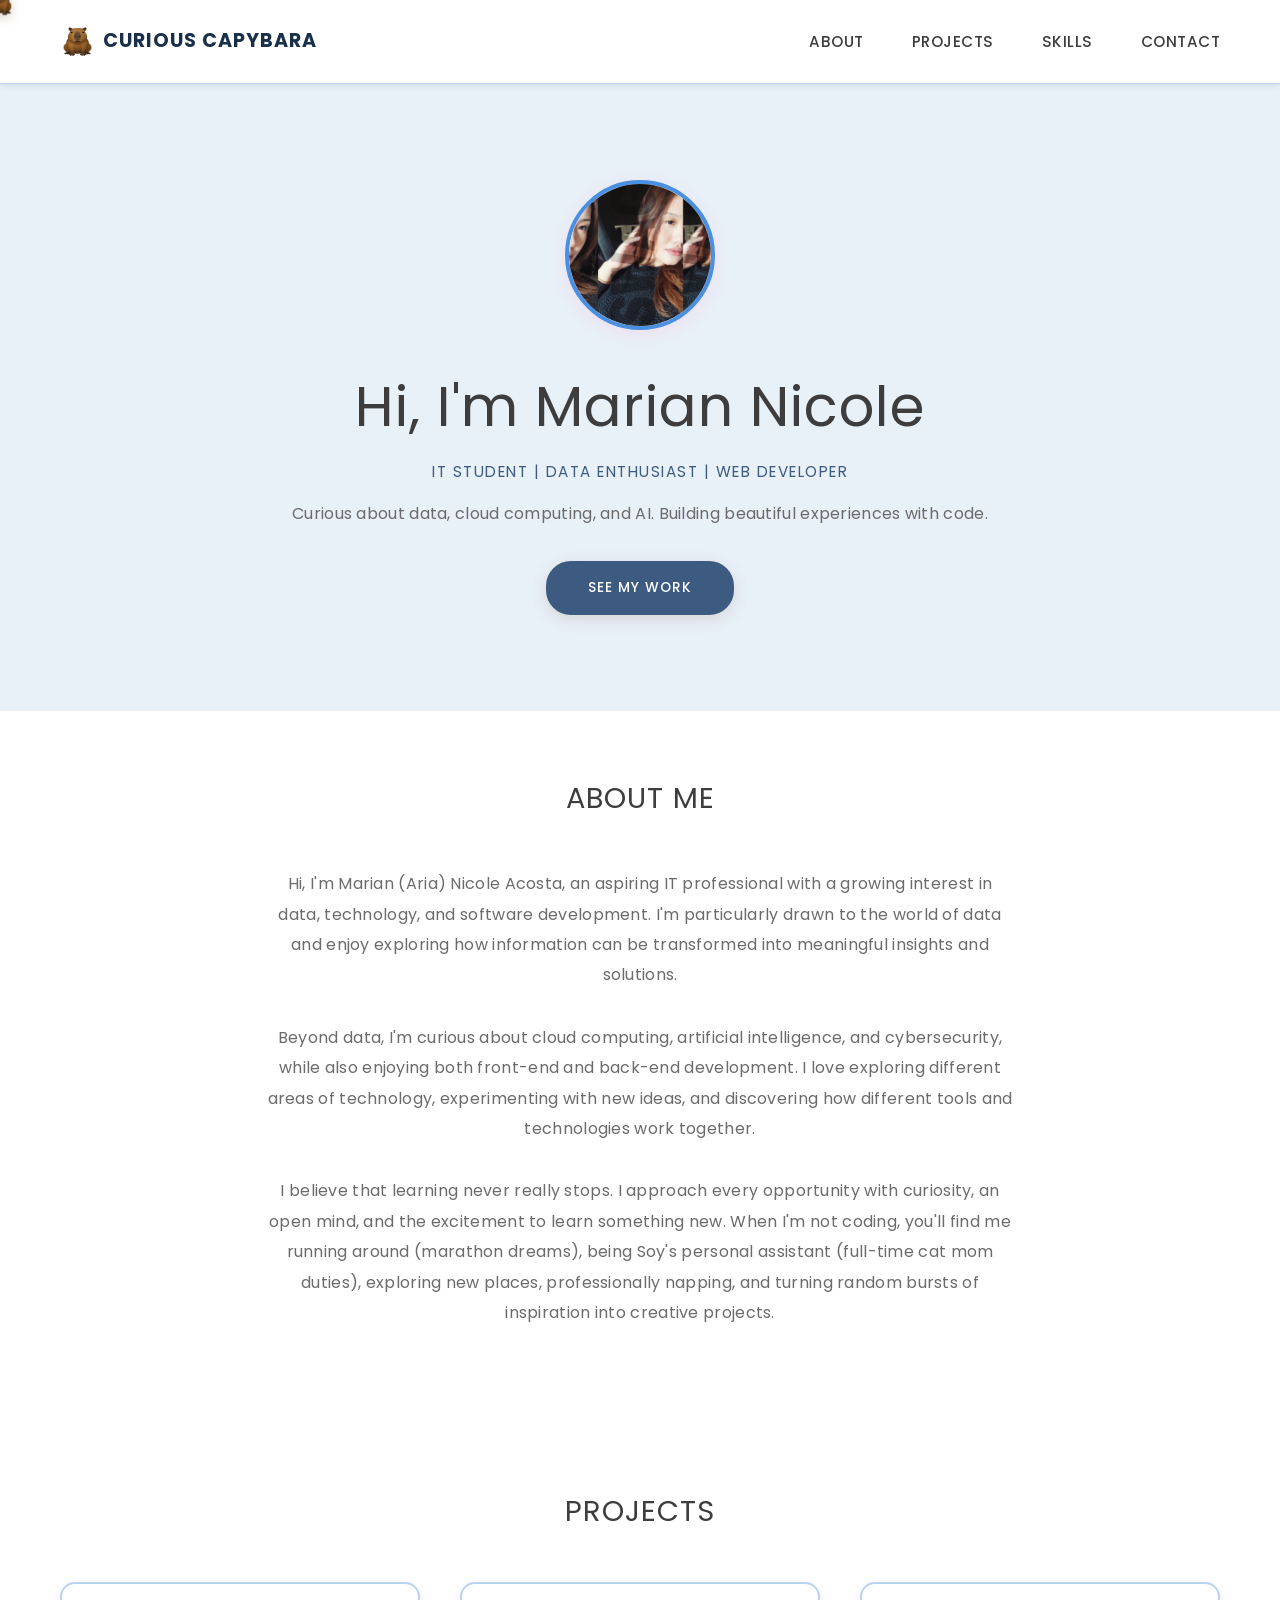
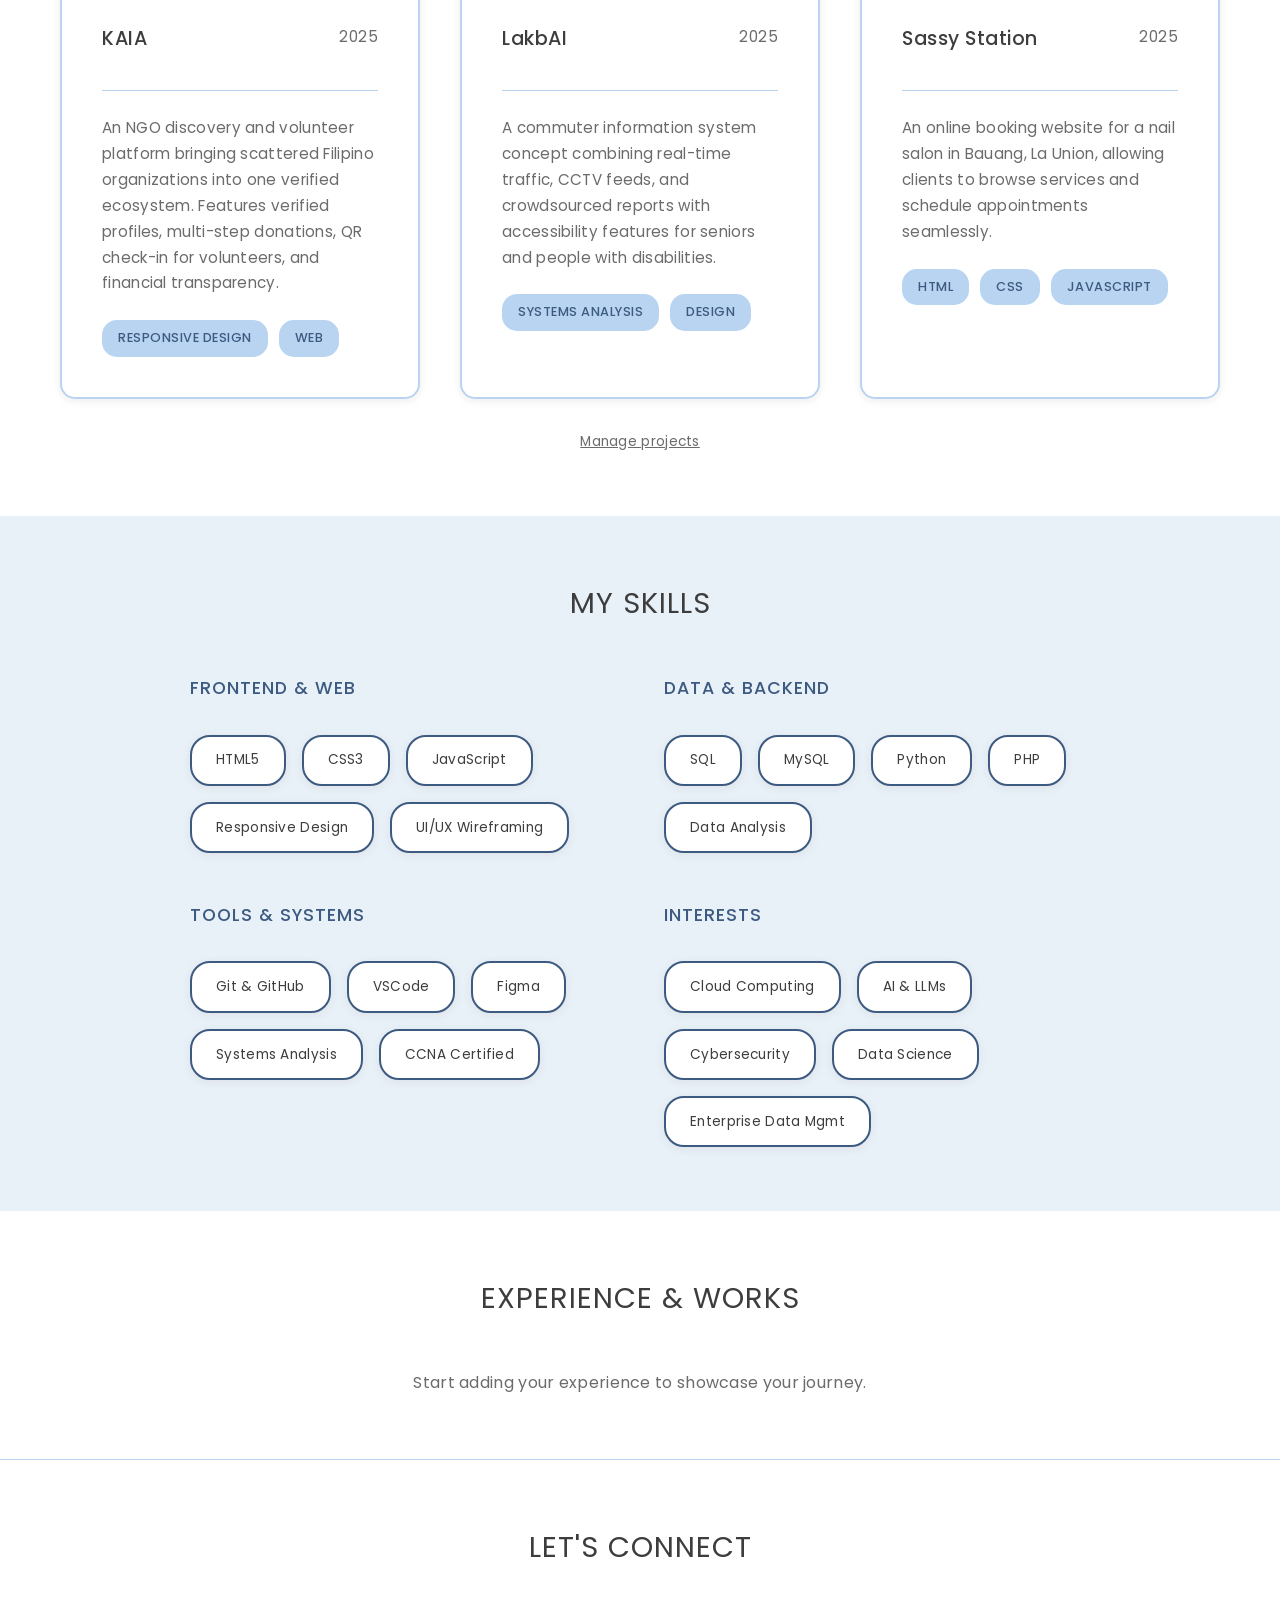
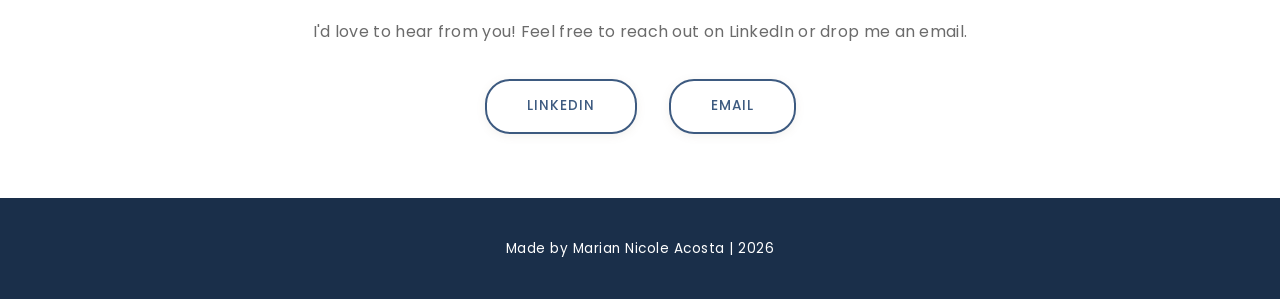
==== index.html @ a0ed95fe "Add Experience & Works section to admin dashboard and portfolio" ====
<!DOCTYPE html>
<html lang="en">
<head>
    <meta charset="UTF-8">
    <meta name="viewport" content="width=device-width, initial-scale=1.0">
    <title>Marian Nicole Acosta - Portfolio</title>
    <link rel="stylesheet" href="css/style.css">
    <link href="https://fonts.googleapis.com/css2?family=Poppins:wght@300;400;600;700&display=swap" rel="stylesheet">
</head>
<body>
    <!-- Navigation -->
    <nav class="navbar">
        <div class="container">
            <div class="logo"><img src="assets/capy1.png" alt="Capybara" class="logo-img"> Curious Capybara</div>
            <ul class="nav-links">
                <li><a href="#about">About</a></li>
                <li><a href="#projects">Projects</a></li>
                <li><a href="#skills">Skills</a></li>
                <li><a href="#contact">Contact</a></li>
            </ul>
        </div>
    </nav>

    <!-- Hero Section -->
    <section class="hero">
        <div class="container">
            <div class="hero-content">
                <div class="avatar-animation">
                    <div class="avatar-wrapper">
                        <div class="capybara-emoji">🫒</div>
                        <img src="assets/profile2.png" alt="Marian Nicole" class="profile-image">
                    </div>
                </div>
                <h1>Hi, I'm Marian Nicole</h1>
                <p class="subtitle">IT Student | Data Enthusiast | Web Developer</p>
                <p class="tagline">Curious about data, cloud computing, and AI. Building beautiful experiences with code.</p>
                <a href="#projects" class="cta-button">See My Work</a>
            </div>
        </div>
    </section>

    <!-- About Section -->
    <section id="about" class="about">
        <div class="container">
            <h2>About Me</h2>
            <div class="about-content">
                <p>Hi, I'm Marian (Aria) Nicole Acosta, an aspiring IT professional with a growing interest in data, technology, and software development. I'm particularly drawn to the world of data and enjoy exploring how information can be transformed into meaningful insights and solutions.</p>
                <p>Beyond data, I'm curious about cloud computing, artificial intelligence, and cybersecurity, while also enjoying both front-end and back-end development. I love exploring different areas of technology, experimenting with new ideas, and discovering how different tools and technologies work together.</p>
                <p>I believe that learning never really stops. I approach every opportunity with curiosity, an open mind, and the excitement to learn something new. When I'm not coding, you'll find me running around (marathon dreams), being Soy's personal assistant (full-time cat mom duties), exploring new places, professionally napping, and turning random bursts of inspiration into creative projects.</p>
            </div>
        </div>
    </section>

    <!-- Projects Section -->
    <section id="projects" class="projects">
        <div class="container">
            <h2>Projects</h2>
            <div class="projects-grid" id="projectsGrid">
                <div class="project-card">
                    <div class="project-header">
                        <h3>KAIA</h3>
                        <p class="project-date">2025</p>
                    </div>
                    <p>An NGO discovery and volunteer platform bringing scattered Filipino organizations into one verified ecosystem. Features verified profiles, multi-step donations, QR check-in for volunteers, and financial transparency.</p>
                    <div class="project-tags">
                        <span>Responsive Design</span>
                        <span>Web</span>
                    </div>
                </div>

                <div class="project-card">
                    <div class="project-header">
                        <h3>LakbAI</h3>
                        <p class="project-date">2025</p>
                    </div>
                    <p>A commuter information system concept combining real-time traffic, CCTV feeds, and crowdsourced reports with accessibility features for seniors and people with disabilities.</p>
                    <div class="project-tags">
                        <span>Systems Analysis</span>
                        <span>Design</span>
                    </div>
                </div>

                <div class="project-card">
                    <div class="project-header">
                        <h3>Sassy Station</h3>
                        <p class="project-date">2025</p>
                    </div>
                    <p>An online booking website for a nail salon in Bauang, La Union, allowing clients to browse services and schedule appointments seamlessly.</p>
                    <div class="project-tags">
                        <span>HTML</span>
                        <span>CSS</span>
                        <span>JavaScript</span>
                    </div>
                </div>
            </div>
            <p style="text-align: center; margin-top: 2rem; font-size: 0.85rem; color: var(--light-text);">
                <a href="login.html" style="color: var(--light-text); text-decoration: underline;">Manage projects</a>
            </p>
        </div>
    </section>

    <!-- Skills Section -->
    <section id="skills" class="skills">
        <div class="container">
            <h2>My Skills</h2>
            <div class="skills-container">
                <div class="skill-category">
                    <h3>Frontend & Web</h3>
                    <ul class="skills-list">
                        <li>HTML5</li>
                        <li>CSS3</li>
                        <li>JavaScript</li>
                        <li>Responsive Design</li>
                        <li>UI/UX Wireframing</li>
                    </ul>
                </div>
                <div class="skill-category">
                    <h3>Data & Backend</h3>
                    <ul class="skills-list">
                        <li>SQL</li>
                        <li>MySQL</li>
                        <li>Python</li>
                        <li>PHP</li>
                        <li>Data Analysis</li>
                    </ul>
                </div>
                <div class="skill-category">
                    <h3>Tools & Systems</h3>
                    <ul class="skills-list">
                        <li>Git & GitHub</li>
                        <li>VSCode</li>
                        <li>Figma</li>
                        <li>Systems Analysis</li>
                        <li>CCNA Certified</li>
                    </ul>
                </div>
                <div class="skill-category">
                    <h3>Interests</h3>
                    <ul class="skills-list">
                        <li>Cloud Computing</li>
                        <li>AI & LLMs</li>
                        <li>Cybersecurity</li>
                        <li>Data Science</li>
                        <li>Enterprise Data Mgmt</li>
                    </ul>
                </div>
            </div>
        </div>
    </section>

    <!-- Experience Section -->
    <section id="experience" class="experience">
        <div class="container">
            <h2>Experience & Works</h2>
            <div id="experienceContainer" style="display: none;">
                <div id="experienceList"></div>
            </div>
            <p id="noExperience" style="text-align: center; color: var(--light-text);">Start adding your experience to showcase your journey.</p>
        </div>
    </section>

    <!-- Contact Section -->
    <section id="contact" class="contact">
        <div class="container">
            <h2>Let's Connect</h2>
            <p>I'd love to hear from you! Feel free to reach out on LinkedIn or drop me an email.</p>
            <div class="contact-links">
                <a href="https://www.linkedin.com/in/acostamariannicole/" class="contact-button" target="_blank">LinkedIn</a>
                <a href="mailto:costanicoa@gmail.com" class="contact-button">Email</a>
            </div>
        </div>
    </section>

    <footer class="footer">
        <p>Made by Marian Nicole Acosta | 2026</p>
    </footer>

    <!-- Capybara Cursor -->
    <div class="floating-capybara">
        <img src="assets/capy1.png" alt="Capybara Cursor" class="capy-cursor-img">
    </div>

    <script src="js/main.js"></script>
</body>
</html>
---- css/style.css ----
/* Color Variables */
:root {
    --primary-pink: #4A90E2;
    --darker-pink: #2E5C8A;
    --accent-pink: #B8D4F1;
    --light-pink: #E8F0F8;
    --beige: #F0F5FA;
    --brown: #3D5A80;
    --dark-brown: #1A2F4A;
    --dark-text: #3D3D3D;
    --light-text: #6B6B6B;
    --white: #FFFFFF;
}

/* General Styles */
* {
    margin: 0;
    padding: 0;
    box-sizing: border-box;
}

body {
    font-family: 'Poppins', sans-serif;
    line-height: 1.6;
    color: var(--dark-text);
    background-color: var(--beige);
    letter-spacing: 0.3px;
}

.container {
    max-width: 1200px;
    margin: 0 auto;
    padding: 0 20px;
}

/* Navigation */
.navbar {
    background-color: var(--white);
    color: var(--dark-text);
    padding: 1.5rem 0;
    position: sticky;
    top: 0;
    box-shadow: 0 2px 8px rgba(0, 0, 0, 0.08);
    z-index: 100;
    border-bottom: 1px solid var(--accent-pink);
}

.navbar .container {
    display: flex;
    justify-content: space-between;
    align-items: center;
}

.logo {
    font-size: 1.2rem;
    font-weight: 700;
    letter-spacing: 1px;
    color: var(--dark-brown);
    text-transform: uppercase;
    display: flex;
    align-items: center;
    gap: 0.5rem;
}

.logo-img {
    width: 35px;
    height: 35px;
    display: inline-block;
}

.nav-links {
    display: flex;
    list-style: none;
    gap: 3rem;
}

.nav-links a {
    color: var(--dark-text);
    text-decoration: none;
    font-weight: 500;
    font-size: 0.95rem;
    transition: color 0.3s ease;
    position: relative;
    text-transform: uppercase;
    letter-spacing: 0.5px;
}

.nav-links a:hover {
    color: var(--primary-pink);
}

.nav-links a::after {
    content: '';
    position: absolute;
    width: 0;
    height: 1px;
    bottom: -8px;
    left: 0;
    background-color: var(--primary-pink);
    transition: width 0.3s ease;
}

.nav-links a:hover::after {
    width: 100%;
}

/* Hero Section */
.hero {
    background-color: var(--light-pink);
    padding: 6rem 0;
    text-align: center;
    position: relative;
    overflow: hidden;
}

.hero-content {
    position: relative;
    z-index: 1;
}

.avatar-animation {
    margin-bottom: 2rem;
}

.avatar-wrapper {
    position: relative;
    width: 150px;
    height: 150px;
    margin: 0 auto 2rem;
}

.capybara-emoji {
    position: absolute;
    top: 50%;
    left: 50%;
    transform: translate(-50%, -50%);
    font-size: 5rem;
    animation: morphToFace 3s ease-in-out forwards;
    z-index: 2;
}

.profile-image {
    position: absolute;
    top: 0;
    left: 0;
    width: 100%;
    height: 100%;
    border-radius: 50%;
    border: 4px solid var(--primary-pink);
    object-fit: cover;
    object-position: center 25%;
    opacity: 0;
    animation: revealProfile 3s ease-in-out forwards;
    animation-delay: 0.5s;
    box-shadow: 0 4px 15px rgba(255, 182, 217, 0.3);
}

@keyframes morphToFace {
    0% {
        opacity: 1;
        font-size: 5rem;
        transform: translate(-50%, -50%) scale(1);
    }
    50% {
        opacity: 1;
        font-size: 3rem;
    }
    100% {
        opacity: 0;
        font-size: 2rem;
        transform: translate(-50%, -50%) scale(0.5);
    }
}

@keyframes revealProfile {
    0% {
        opacity: 0;
        transform: scale(0.8);
    }
    100% {
        opacity: 1;
        transform: scale(1);
    }
}

.hero h1 {
    font-size: 3.5rem;
    font-weight: 400;
    margin-bottom: 0.5rem;
    color: var(--dark-text);
    animation: fadeInUp 0.8s ease;
    letter-spacing: 1px;
}

.hero .subtitle {
    font-size: 1.3rem;
    color: var(--brown);
    font-weight: 400;
    margin-bottom: 1rem;
    letter-spacing: 1.5px;
    text-transform: uppercase;
    font-size: 0.95rem;
}

.hero .tagline {
    font-size: 1rem;
    color: var(--light-text);
    margin-bottom: 2rem;
    font-weight: 400;
    line-height: 1.8;
}

.cta-button {
    display: inline-block;
    background-color: var(--brown);
    color: var(--white);
    padding: 0.9rem 2.5rem;
    border-radius: 25px;
    text-decoration: none;
    font-weight: 500;
    transition: all 0.3s ease;
    box-shadow: 0 4px 15px rgba(139, 115, 85, 0.2);
    text-transform: uppercase;
    font-size: 0.85rem;
    letter-spacing: 1px;
    border: 2px solid var(--brown);
}

.cta-button:hover {
    background-color: var(--primary-pink);
    color: var(--white);
    border-color: var(--primary-pink);
    transform: translateY(-2px);
    box-shadow: 0 6px 20px rgba(139, 115, 85, 0.3);
}

/* Sections */
section {
    padding: 4rem 0;
}

h2 {
    font-size: 2.5rem;
    font-weight: 400;
    margin-bottom: 3rem;
    color: var(--dark-text);
    text-align: center;
    letter-spacing: 1px;
    text-transform: uppercase;
    font-size: 1.8rem;
}

/* About Section */
.about {
    background-color: var(--white);
}

.about h2 {
    font-weight: 400;
    letter-spacing: 1px;
    text-transform: uppercase;
}

.about-content p {
    font-size: 1rem;
    line-height: 1.9;
    margin-bottom: 2rem;
    color: var(--light-text);
    text-align: center;
    max-width: 750px;
    margin-left: auto;
    margin-right: auto;
}

/* Projects Section */
.projects {
    background-color: var(--white);
}

.projects-grid {
    display: grid;
    grid-template-columns: repeat(auto-fit, minmax(300px, 1fr));
    gap: 2.5rem;
}

.project-card {
    background: var(--white);
    padding: 2.5rem;
    border-radius: 15px;
    box-shadow: 0 2px 8px rgba(0, 0, 0, 0.08);
    transition: all 0.3s ease;
    border: 2px solid var(--accent-pink);
}

.project-card:hover {
    transform: translateY(-8px);
    box-shadow: 0 12px 25px rgba(0, 0, 0, 0.15);
    border-color: var(--primary-pink);
}

.project-header {
    display: flex;
    justify-content: space-between;
    align-items: flex-start;
    margin-bottom: 1.5rem;
    padding-bottom: 1rem;
    border-bottom: 1px solid var(--accent-pink);
}

.project-header h3 {
    font-size: 1.2rem;
    color: var(--dark-text);
    font-weight: 500;
    letter-spacing: 0.5px;
}

.project-date {
    font-size: 0.8rem;
    color: var(--brown);
    font-weight: 400;
    text-transform: uppercase;
    letter-spacing: 0.5px;
}

.project-card p {
    color: var(--light-text);
    margin-bottom: 1.5rem;
    line-height: 1.7;
    font-size: 0.95rem;
}

.project-tags {
    display: flex;
    gap: 0.7rem;
    flex-wrap: wrap;
}

.project-tags span {
    background-color: var(--accent-pink);
    color: var(--brown);
    padding: 0.5rem 1rem;
    border-radius: 15px;
    font-size: 0.8rem;
    font-weight: 500;
    border: none;
    text-transform: uppercase;
    letter-spacing: 0.5px;
    transition: all 0.3s ease;
}

.project-tags span:hover {
    background-color: var(--primary-pink);
    transform: scale(1.05);
}

/* Skills Section */
.skills {
    background-color: var(--light-pink);
}

.skills-container {
    display: grid;
    grid-template-columns: repeat(auto-fit, minmax(300px, 1fr));
    gap: 3rem;
    max-width: 900px;
    margin: 0 auto;
}

.skill-category h3 {
    font-size: 1.1rem;
    color: var(--brown);
    font-weight: 500;
    margin-bottom: 2rem;
    text-transform: uppercase;
    letter-spacing: 1px;
}

.skills-list {
    display: flex;
    list-style: none;
    gap: 1rem;
    flex-wrap: wrap;
}

.skills-list li {
    background-color: var(--white);
    color: var(--dark-text);
    padding: 0.8rem 1.5rem;
    border-radius: 20px;
    font-weight: 400;
    transition: all 0.3s ease;
    box-shadow: 0 2px 8px rgba(139, 115, 85, 0.1);
    border: 2px solid var(--brown);
    font-size: 0.85rem;
}

.skills-list li:hover {
    background-color: var(--brown);
    color: var(--white);
    transform: translateY(-3px);
    box-shadow: 0 6px 15px rgba(139, 115, 85, 0.25);
}

/* Contact Section */
.contact {
    background-color: var(--white);
    color: var(--dark-text);
    text-align: center;
    border-top: 1px solid var(--accent-pink);
}

.contact h2 {
    color: var(--dark-text);
}

.contact > .container > p {
    color: var(--light-text);
    font-size: 1rem;
    margin-bottom: 2rem;
    line-height: 1.8;
}

.contact-links {
    display: flex;
    gap: 2rem;
    justify-content: center;
    flex-wrap: wrap;
}

.contact-button {
    background-color: transparent;
    color: var(--brown);
    padding: 0.9rem 2.5rem;
    border-radius: 25px;
    text-decoration: none;
    font-weight: 500;
    transition: all 0.3s ease;
    box-shadow: 0 2px 10px rgba(139, 115, 85, 0.1);
    border: 2px solid var(--brown);
    text-transform: uppercase;
    font-size: 0.85rem;
    letter-spacing: 1px;
}

.contact-button:hover {
    background-color: var(--brown);
    color: var(--white);
    transform: translateY(-2px);
    box-shadow: 0 6px 15px rgba(139, 115, 85, 0.25);
}

/* Footer */
.footer {
    background-color: var(--dark-brown);
    color: var(--white);
    text-align: center;
    padding: 2.5rem 0;
    font-size: 0.85rem;
    letter-spacing: 0.5px;
}

/* Animations */
@keyframes fadeInUp {
    from {
        opacity: 0;
        transform: translateY(30px);
    }
    to {
        opacity: 1;
        transform: translateY(0);
    }
}

/* Custom Cursor Capybara */
body {
    cursor: url('data:image/svg+xml;utf8,<svg xmlns="http://www.w3.org/2000/svg" viewBox="0 0 32 32"><text y="28" font-size="32">🫒</text></svg>') 10 10, auto;
}

.floating-capybara {
    position: fixed;
    width: 25px;
    height: 25px;
    pointer-events: none;
    z-index: 999;
    transition: transform 0.05s ease-out;
}

.capy-cursor-img {
    width: 100%;
    height: 100%;
    object-fit: contain;
    filter: drop-shadow(0 2px 4px rgba(139, 115, 85, 0.3));
}

/* Experience Section */
.experience {
    background-color: var(--white);
    padding: 4rem 0;
}

.experience h2 {
    margin-bottom: 3rem;
}

.experience-item {
    background: var(--light-pink);
    padding: 2rem;
    margin-bottom: 2rem;
    border-radius: 10px;
    border-left: 5px solid var(--primary-pink);
    transition: all 0.3s ease;
}

.experience-item:hover {
    box-shadow: 0 4px 12px rgba(212, 165, 165, 0.2);
    transform: translateY(-2px);
}

.experience-item h3 {
    color: var(--dark-brown);
    margin: 0 0 0.5rem 0;
    font-size: 1.3rem;
}

.experience-meta {
    display: flex;
    gap: 1rem;
    margin-bottom: 1rem;
    font-size: 0.95rem;
    color: var(--brown);
    flex-wrap: wrap;
}

.experience-meta span {
    background-color: rgba(255, 255, 255, 0.5);
    padding: 0.3rem 0.8rem;
    border-radius: 15px;
}

.experience-item p {
    color: var(--light-text);
    line-height: 1.7;
    margin: 0.5rem 0;
}

/* Responsive */
@media (max-width: 768px) {
    .hero h1 {
        font-size: 2.5rem;
    }

    .hero .subtitle {
        font-size: 1.2rem;
    }

    .nav-links {
        gap: 1.5rem;
        font-size: 0.9rem;
    }

    .projects-grid {
        grid-template-columns: 1fr;
    }

    .skills-container {
        grid-template-columns: 1fr;
    }

    h2 {
        font-size: 2rem;
    }

    .floating-capybara {
        font-size: 2.5rem;
    }
}
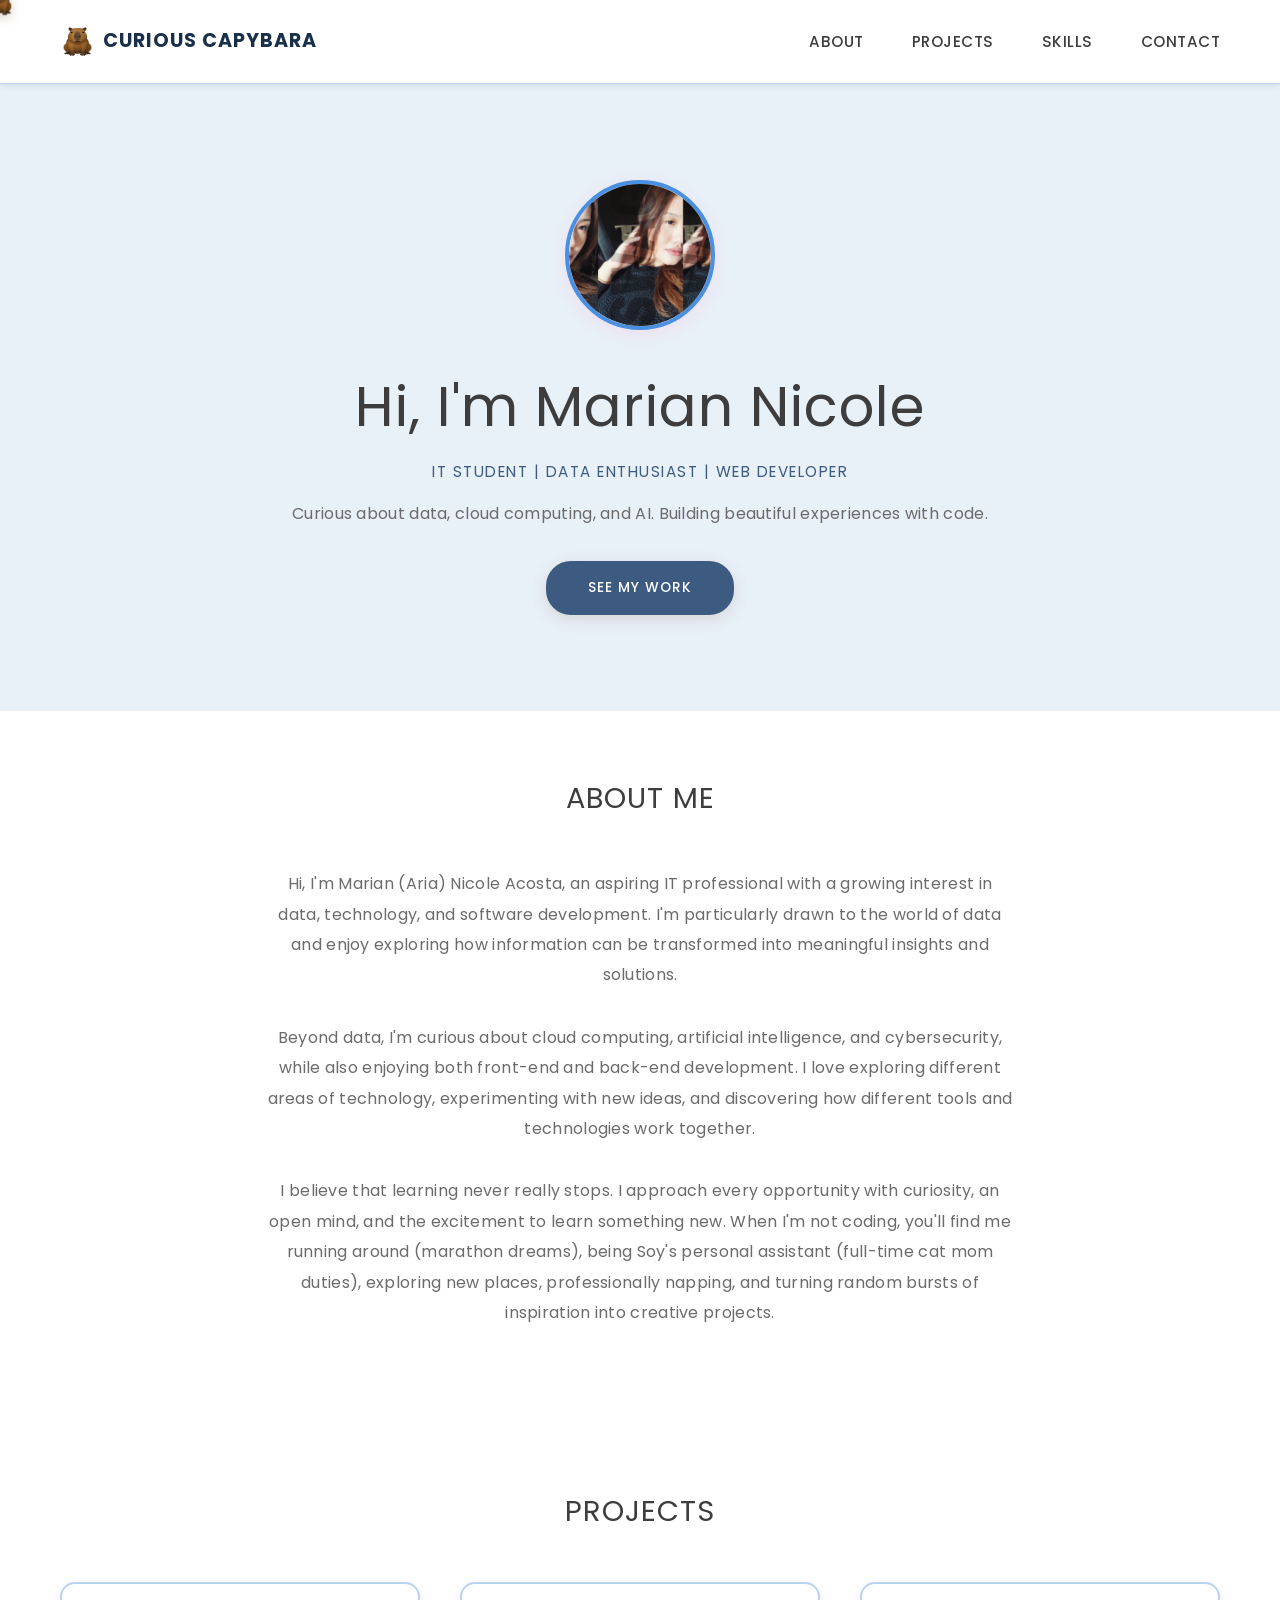
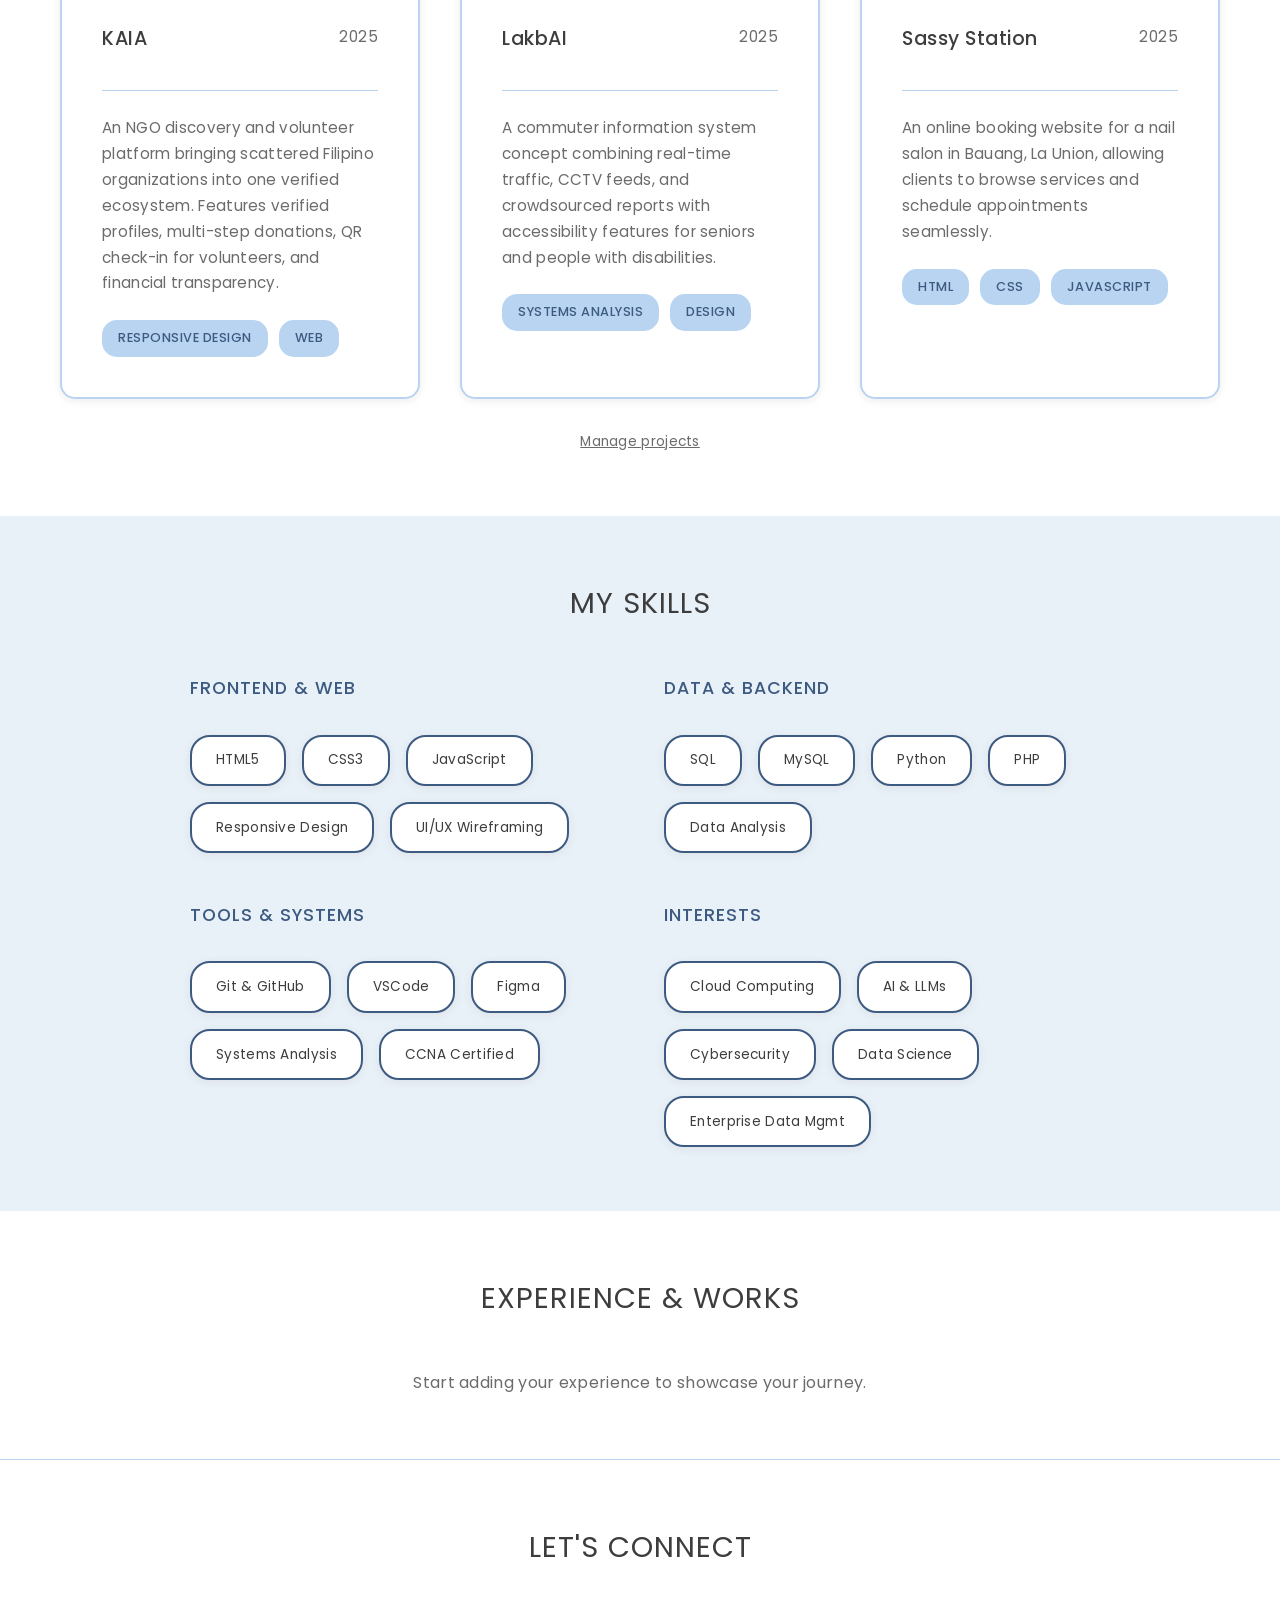
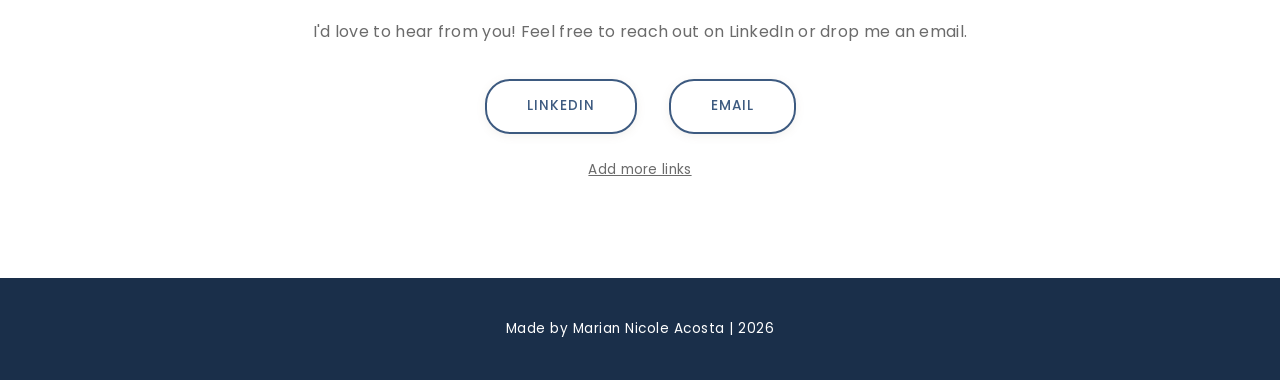
==== commit 42df59cd: "Add links management section to admin dashboard and Let's Connect" ====
--- a/index.html
+++ b/index.html
@@ -164,10 +164,13 @@
         <div class="container">
             <h2>Let's Connect</h2>
             <p>I'd love to hear from you! Feel free to reach out on LinkedIn or drop me an email.</p>
-            <div class="contact-links">
+            <div class="contact-links" id="contactLinks">
                 <a href="https://www.linkedin.com/in/acostamariannicole/" class="contact-button" target="_blank">LinkedIn</a>
                 <a href="mailto:costanicoa@gmail.com" class="contact-button">Email</a>
             </div>
+            <p style="text-align: center; margin-top: 1.5rem; font-size: 0.85rem; color: var(--light-text);">
+                <a href="login.html" style="color: var(--light-text); text-decoration: underline;">Add more links</a>
+            </p>
         </div>
     </section>
 
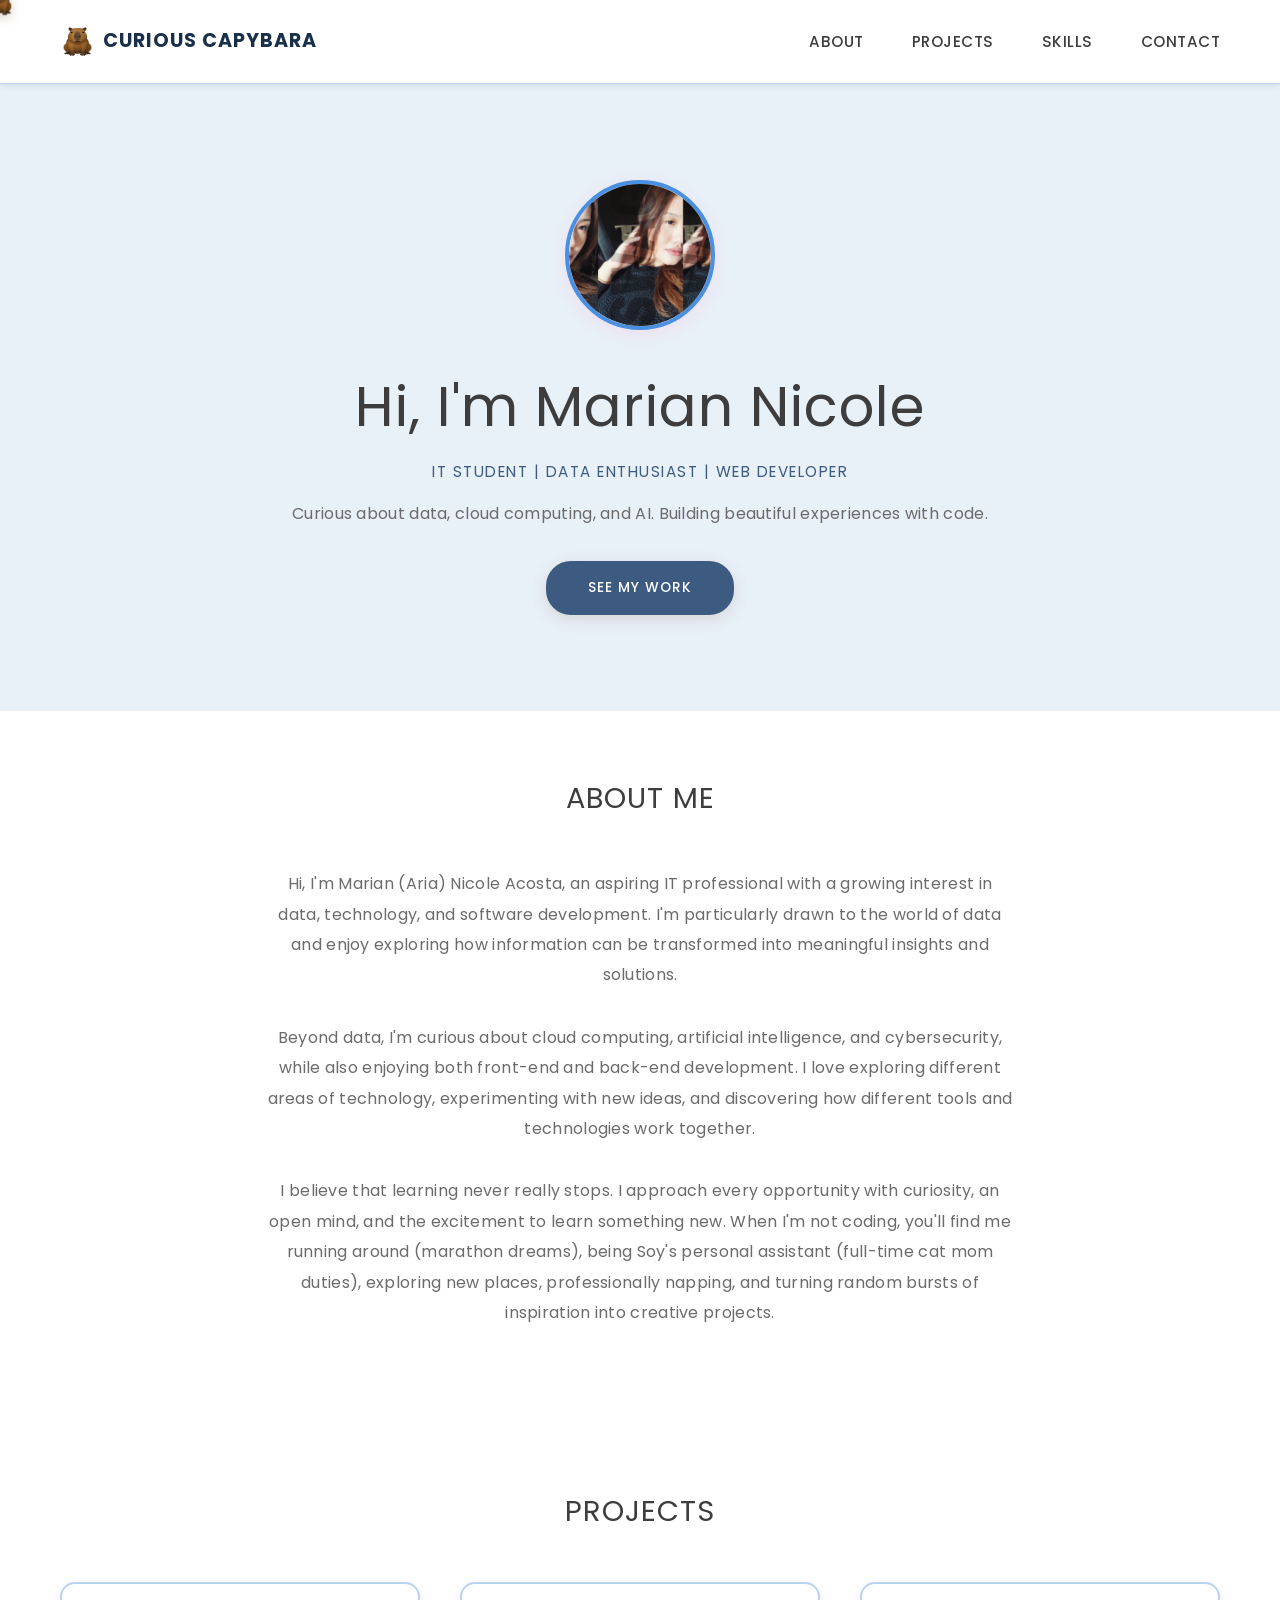
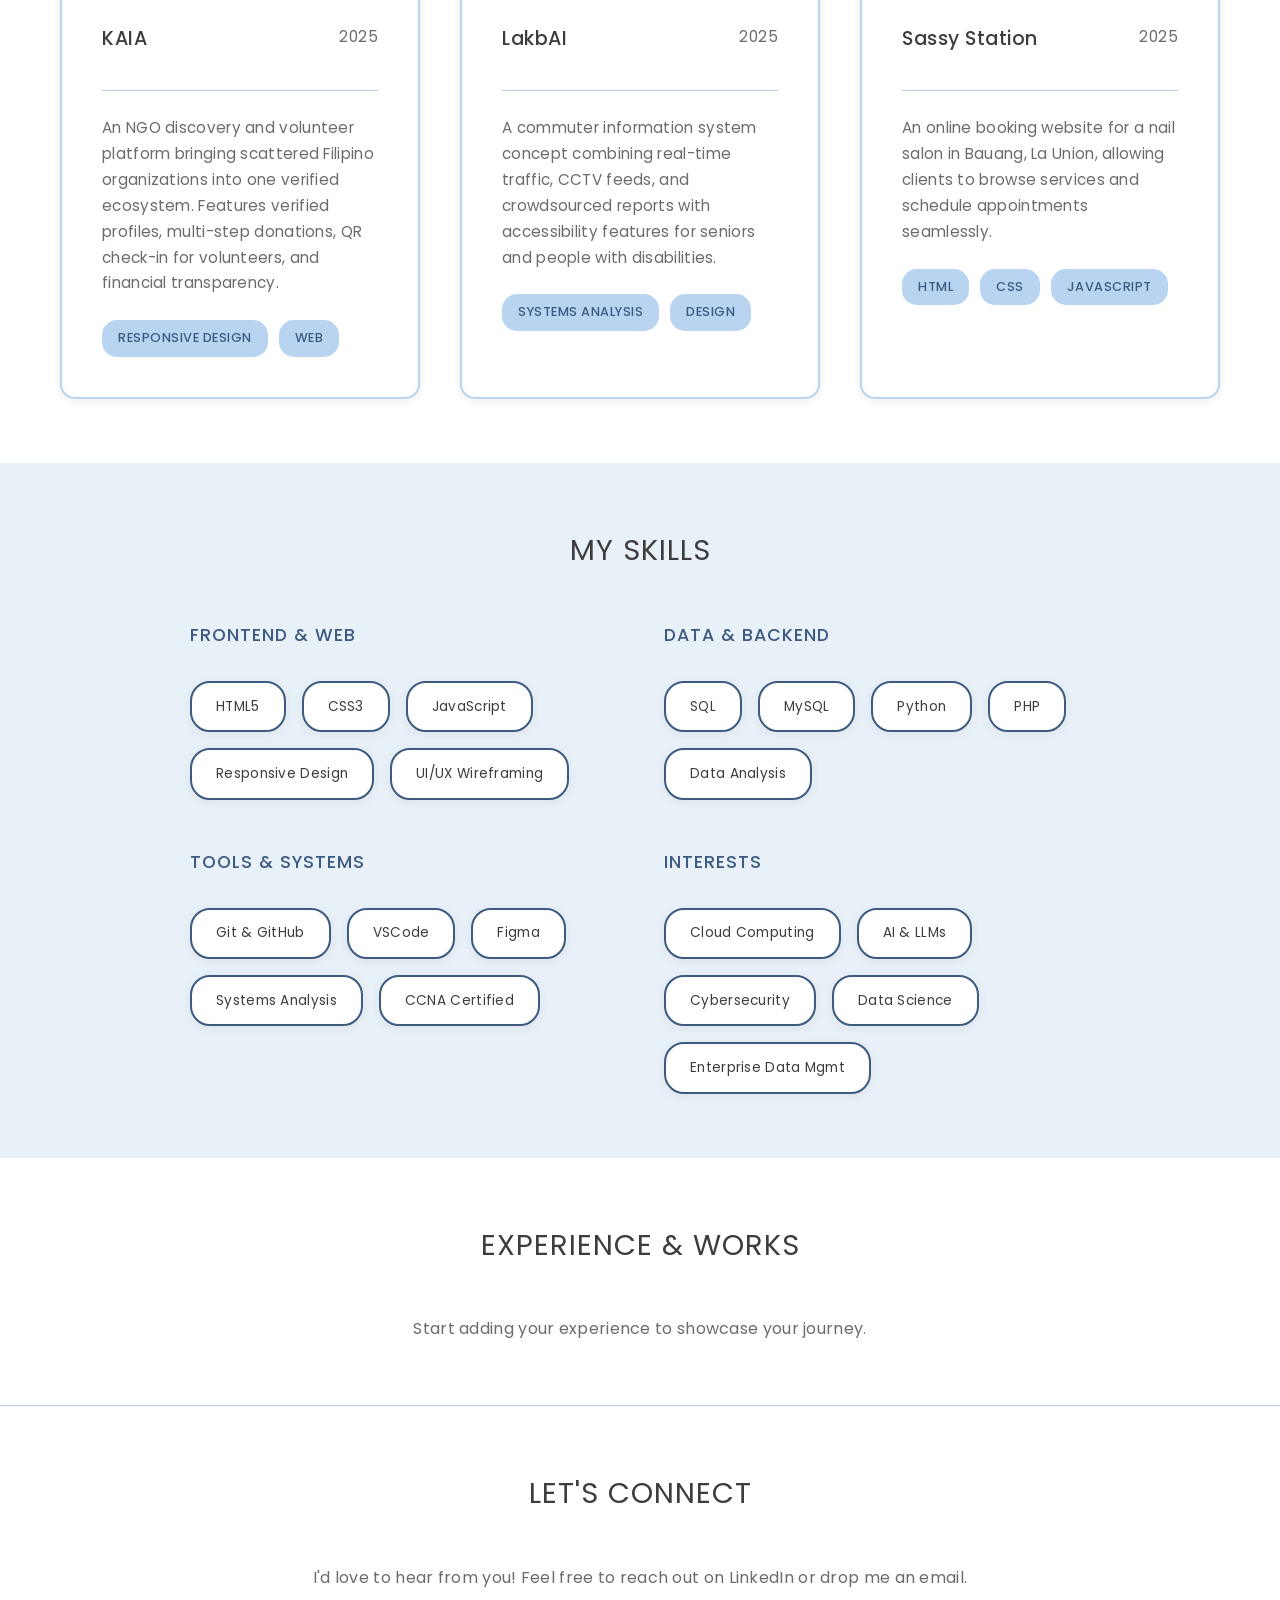
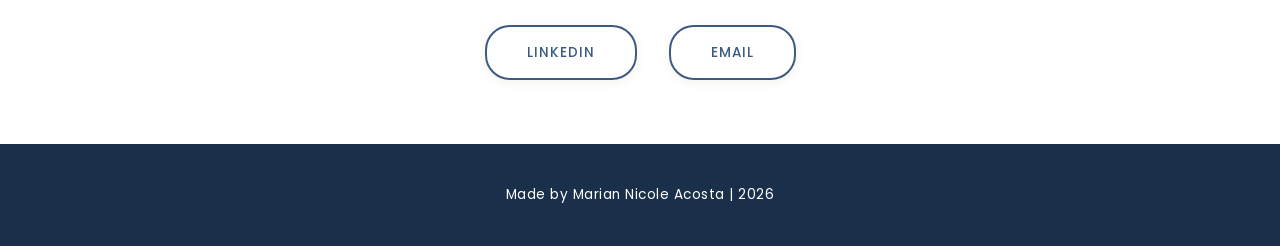
==== commit f5d9cdb1: "Remove admin login links from main portfolio page" ====
--- a/index.html
+++ b/index.html
@@ -93,9 +93,6 @@
                     </div>
                 </div>
             </div>
-            <p style="text-align: center; margin-top: 2rem; font-size: 0.85rem; color: var(--light-text);">
-                <a href="login.html" style="color: var(--light-text); text-decoration: underline;">Manage projects</a>
-            </p>
         </div>
     </section>
 
@@ -168,9 +165,6 @@
                 <a href="https://www.linkedin.com/in/acostamariannicole/" class="contact-button" target="_blank">LinkedIn</a>
                 <a href="mailto:costanicoa@gmail.com" class="contact-button">Email</a>
             </div>
-            <p style="text-align: center; margin-top: 1.5rem; font-size: 0.85rem; color: var(--light-text);">
-                <a href="login.html" style="color: var(--light-text); text-decoration: underline;">Add more links</a>
-            </p>
         </div>
     </section>
 
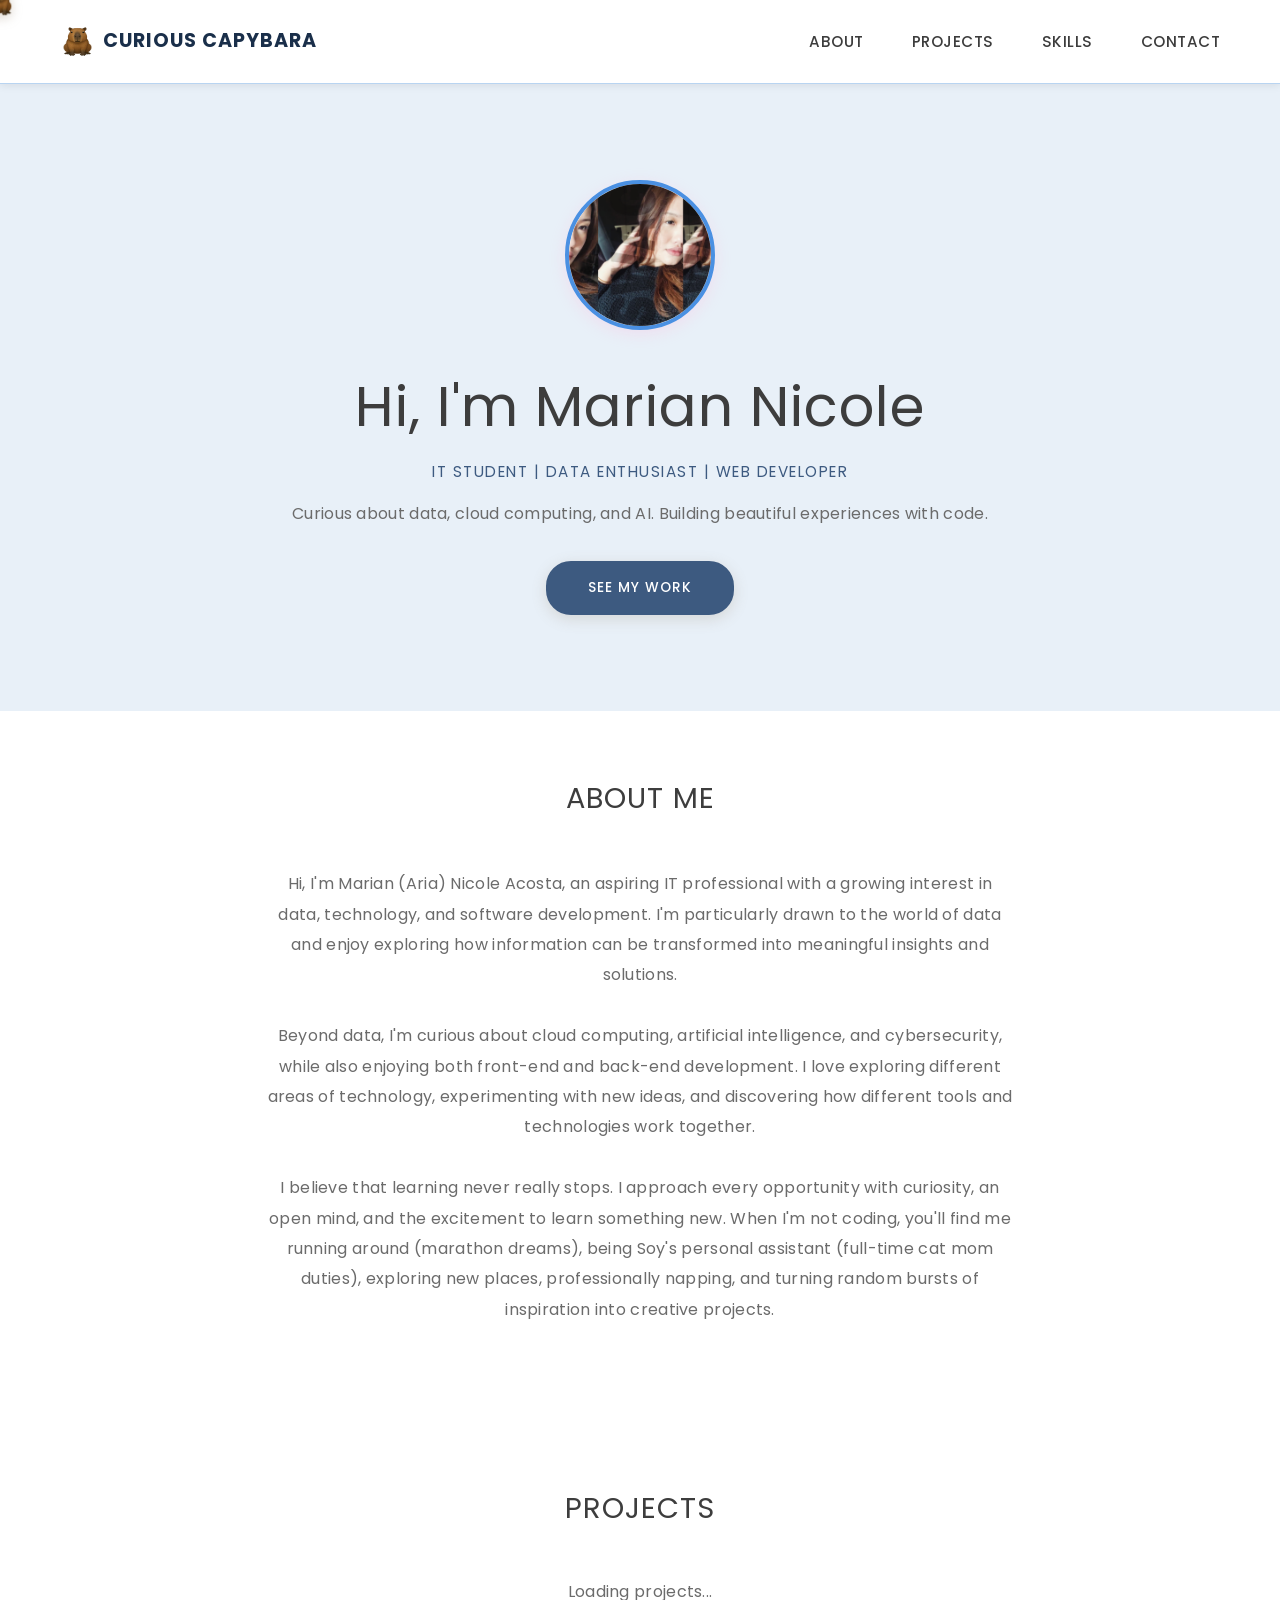
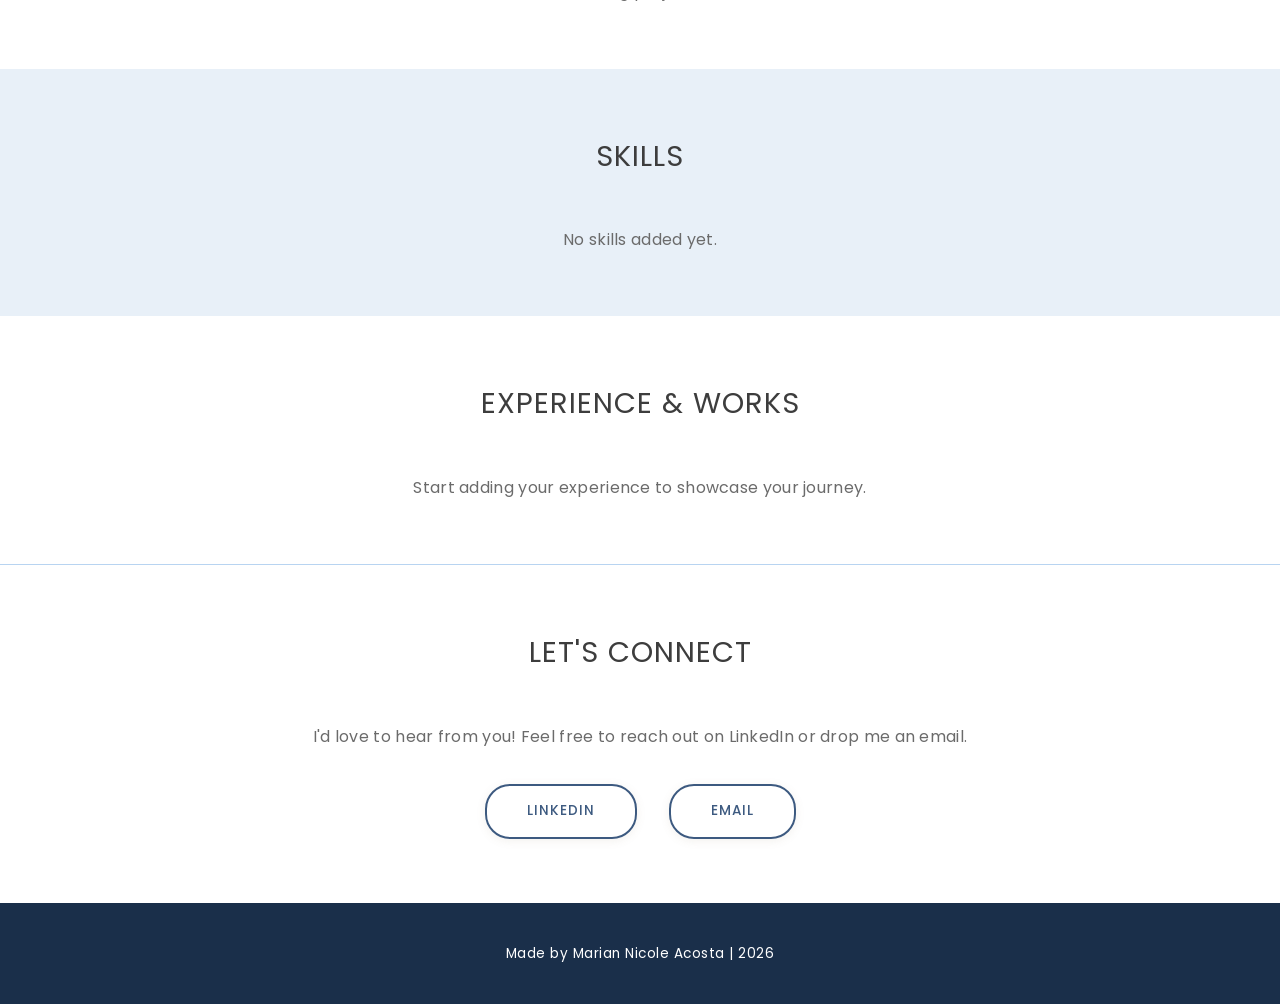
==== commit 9e9b3d1a: "Make everything editable - About Me, Skills, Projects, Experience, Links all manageable from admin" ====
--- a/index.html
+++ b/index.html
@@ -43,10 +43,8 @@
     <section id="about" class="about">
         <div class="container">
             <h2>About Me</h2>
-            <div class="about-content">
-                <p>Hi, I'm Marian (Aria) Nicole Acosta, an aspiring IT professional with a growing interest in data, technology, and software development. I'm particularly drawn to the world of data and enjoy exploring how information can be transformed into meaningful insights and solutions.</p>
-                <p>Beyond data, I'm curious about cloud computing, artificial intelligence, and cybersecurity, while also enjoying both front-end and back-end development. I love exploring different areas of technology, experimenting with new ideas, and discovering how different tools and technologies work together.</p>
-                <p>I believe that learning never really stops. I approach every opportunity with curiosity, an open mind, and the excitement to learn something new. When I'm not coding, you'll find me running around (marathon dreams), being Soy's personal assistant (full-time cat mom duties), exploring new places, professionally napping, and turning random bursts of inspiration into creative projects.</p>
+            <div class="about-content" id="aboutContent">
+                <p>Loading...</p>
             </div>
         </div>
     </section>
@@ -56,42 +54,7 @@
         <div class="container">
             <h2>Projects</h2>
             <div class="projects-grid" id="projectsGrid">
-                <div class="project-card">
-                    <div class="project-header">
-                        <h3>KAIA</h3>
-                        <p class="project-date">2025</p>
-                    </div>
-                    <p>An NGO discovery and volunteer platform bringing scattered Filipino organizations into one verified ecosystem. Features verified profiles, multi-step donations, QR check-in for volunteers, and financial transparency.</p>
-                    <div class="project-tags">
-                        <span>Responsive Design</span>
-                        <span>Web</span>
-                    </div>
-                </div>
-
-                <div class="project-card">
-                    <div class="project-header">
-                        <h3>LakbAI</h3>
-                        <p class="project-date">2025</p>
-                    </div>
-                    <p>A commuter information system concept combining real-time traffic, CCTV feeds, and crowdsourced reports with accessibility features for seniors and people with disabilities.</p>
-                    <div class="project-tags">
-                        <span>Systems Analysis</span>
-                        <span>Design</span>
-                    </div>
-                </div>
-
-                <div class="project-card">
-                    <div class="project-header">
-                        <h3>Sassy Station</h3>
-                        <p class="project-date">2025</p>
-                    </div>
-                    <p>An online booking website for a nail salon in Bauang, La Union, allowing clients to browse services and schedule appointments seamlessly.</p>
-                    <div class="project-tags">
-                        <span>HTML</span>
-                        <span>CSS</span>
-                        <span>JavaScript</span>
-                    </div>
-                </div>
+                <p style="grid-column: 1/-1; text-align: center; color: var(--light-text);">Loading projects...</p>
             </div>
         </div>
     </section>
@@ -99,48 +62,9 @@
     <!-- Skills Section -->
     <section id="skills" class="skills">
         <div class="container">
-            <h2>My Skills</h2>
-            <div class="skills-container">
-                <div class="skill-category">
-                    <h3>Frontend & Web</h3>
-                    <ul class="skills-list">
-                        <li>HTML5</li>
-                        <li>CSS3</li>
-                        <li>JavaScript</li>
-                        <li>Responsive Design</li>
-                        <li>UI/UX Wireframing</li>
-                    </ul>
-                </div>
-                <div class="skill-category">
-                    <h3>Data & Backend</h3>
-                    <ul class="skills-list">
-                        <li>SQL</li>
-                        <li>MySQL</li>
-                        <li>Python</li>
-                        <li>PHP</li>
-                        <li>Data Analysis</li>
-                    </ul>
-                </div>
-                <div class="skill-category">
-                    <h3>Tools & Systems</h3>
-                    <ul class="skills-list">
-                        <li>Git & GitHub</li>
-                        <li>VSCode</li>
-                        <li>Figma</li>
-                        <li>Systems Analysis</li>
-                        <li>CCNA Certified</li>
-                    </ul>
-                </div>
-                <div class="skill-category">
-                    <h3>Interests</h3>
-                    <ul class="skills-list">
-                        <li>Cloud Computing</li>
-                        <li>AI & LLMs</li>
-                        <li>Cybersecurity</li>
-                        <li>Data Science</li>
-                        <li>Enterprise Data Mgmt</li>
-                    </ul>
-                </div>
+            <h2>Skills</h2>
+            <div class="skills-container" id="skillsContainer">
+                <p style="text-align: center; color: var(--light-text);">Loading skills...</p>
             </div>
         </div>
     </section>
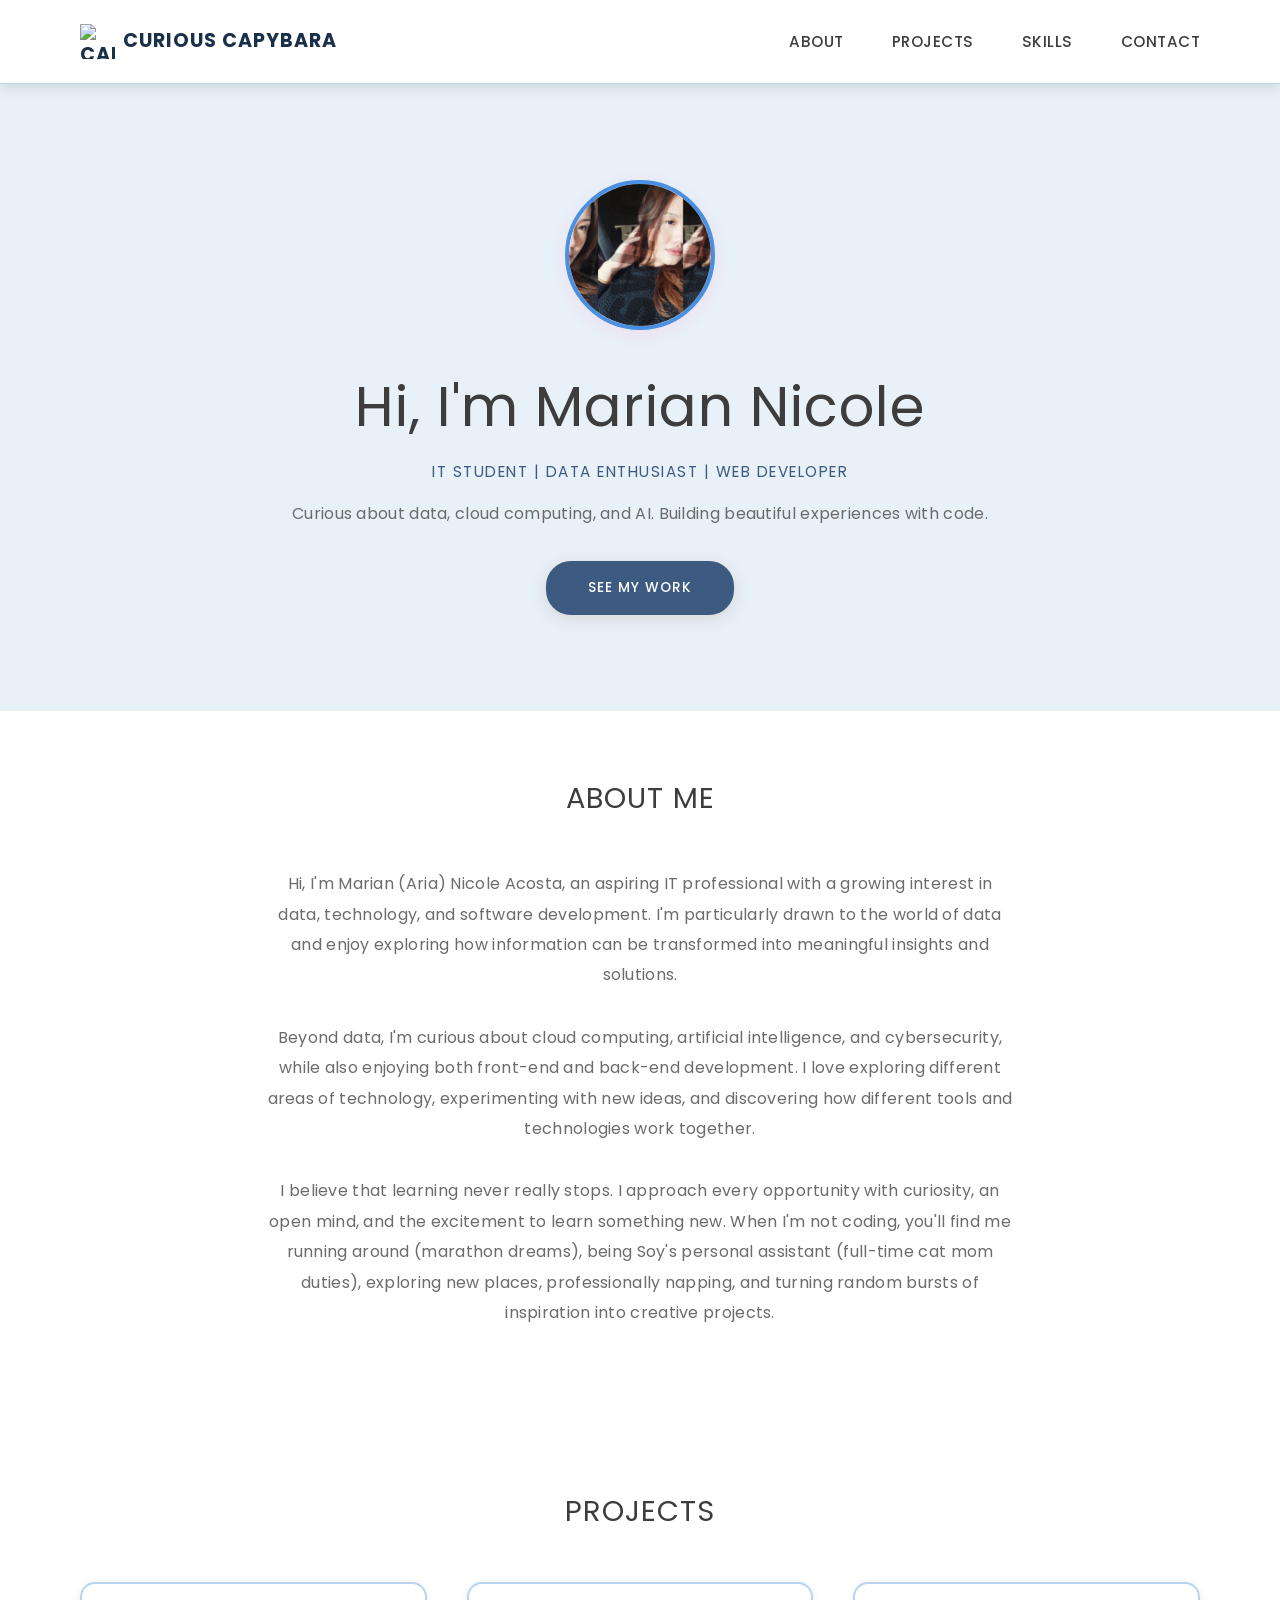
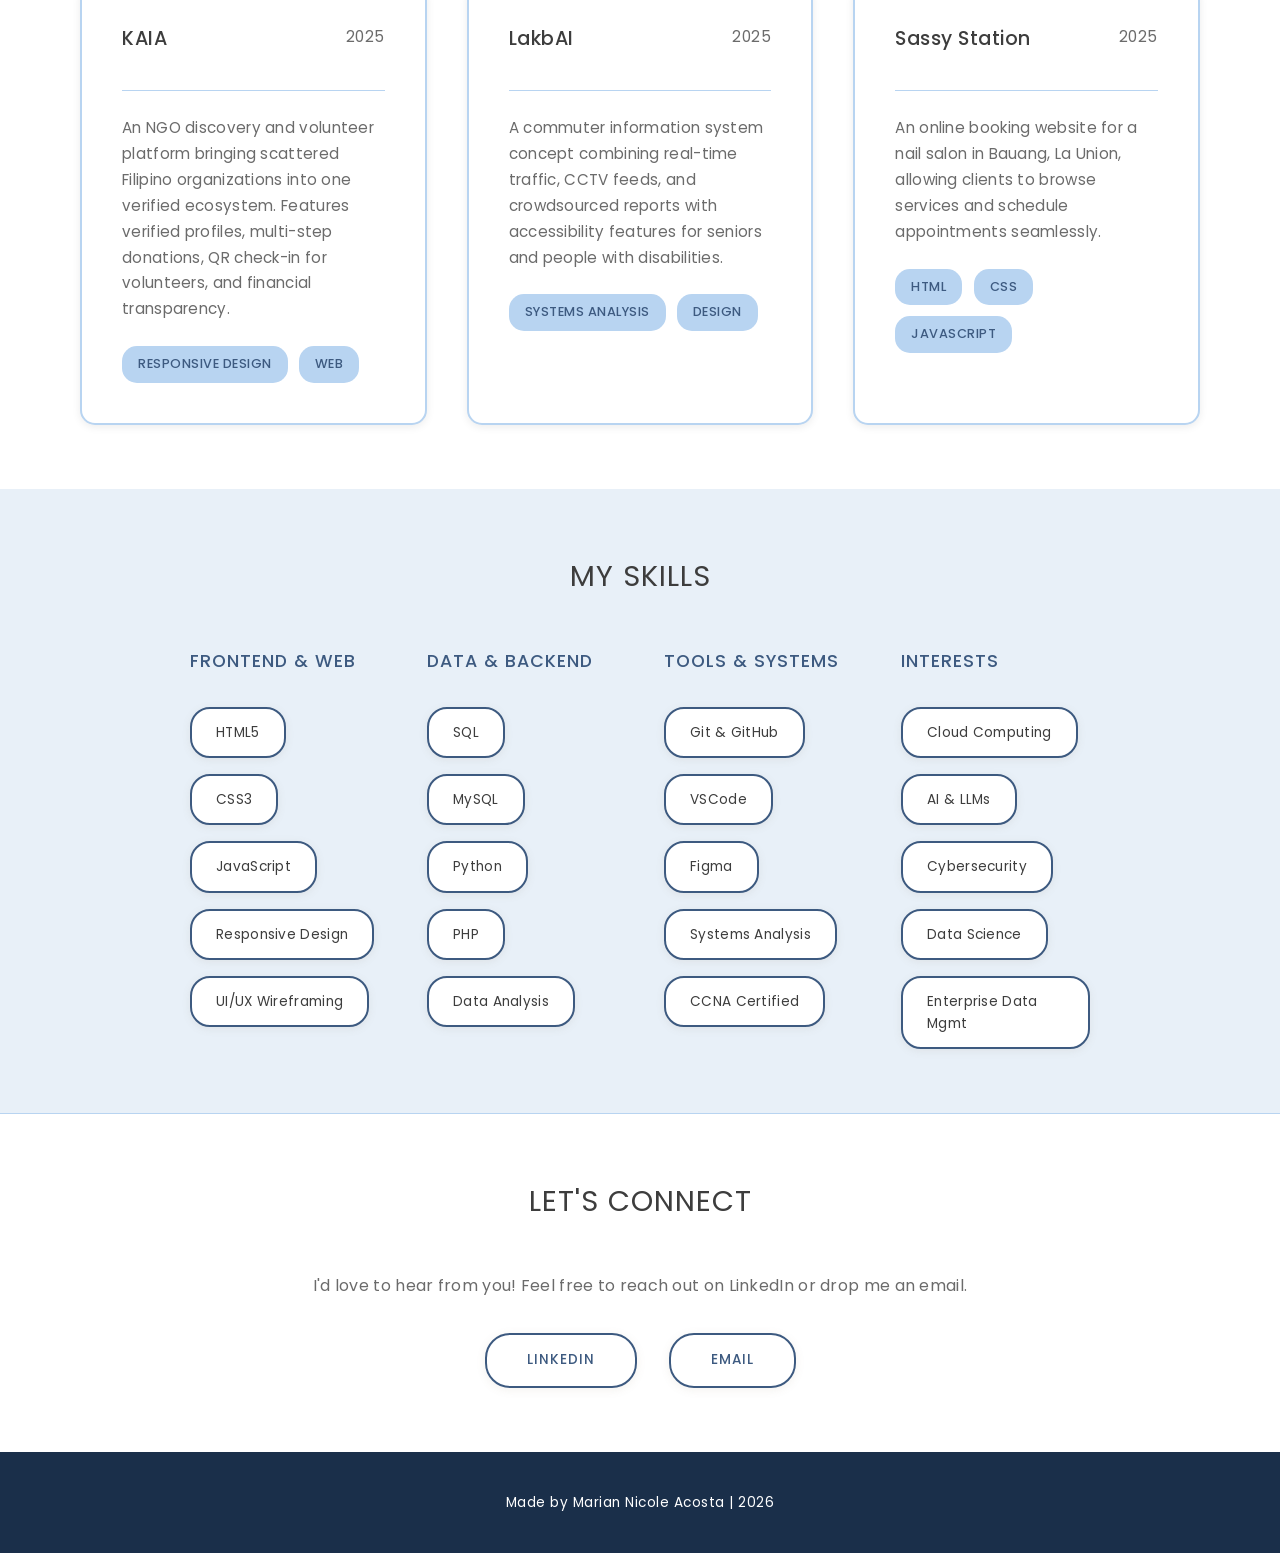
==== commit d7d4f1aa: "portfolio content Update the admin and public portfolio pages, add default project data, and remove " ====
--- a/index.html
+++ b/index.html
@@ -11,8 +11,7 @@
     <!-- Navigation -->
     <nav class="navbar">
         <div class="container">
-            <div class="logo"><img src="assets/capy1.png" alt="Capybara" class="logo-img"> Curious Capybara</div>
-            <ul class="nav-links">
+            <div class="logo"><img src="assets/capy.svg" alt="Capybara" class="logo-img"> Curious Capybara</div>        <ul class="nav-links">
                 <li><a href="#about">About</a></li>
                 <li><a href="#projects">Projects</a></li>
                 <li><a href="#skills">Skills</a></li>
@@ -43,8 +42,10 @@
     <section id="about" class="about">
         <div class="container">
             <h2>About Me</h2>
-            <div class="about-content" id="aboutContent">
-                <p>Loading...</p>
+            <div class="about-content">
+                <p>Hi, I'm Marian (Aria) Nicole Acosta, an aspiring IT professional with a growing interest in data, technology, and software development. I'm particularly drawn to the world of data and enjoy exploring how information can be transformed into meaningful insights and solutions.</p>
+                <p>Beyond data, I'm curious about cloud computing, artificial intelligence, and cybersecurity, while also enjoying both front-end and back-end development. I love exploring different areas of technology, experimenting with new ideas, and discovering how different tools and technologies work together.</p>
+                <p>I believe that learning never really stops. I approach every opportunity with curiosity, an open mind, and the excitement to learn something new. When I'm not coding, you'll find me running around (marathon dreams), being Soy's personal assistant (full-time cat mom duties), exploring new places, professionally napping, and turning random bursts of inspiration into creative projects.</p>
             </div>
         </div>
     </section>
@@ -53,8 +54,43 @@
     <section id="projects" class="projects">
         <div class="container">
             <h2>Projects</h2>
-            <div class="projects-grid" id="projectsGrid">
-                <p style="grid-column: 1/-1; text-align: center; color: var(--light-text);">Loading projects...</p>
+            <div class="projects-grid">
+                <div class="project-card">
+                    <div class="project-header">
+                        <h3>KAIA</h3>
+                        <p class="project-date">2025</p>
+                    </div>
+                    <p>An NGO discovery and volunteer platform bringing scattered Filipino organizations into one verified ecosystem. Features verified profiles, multi-step donations, QR check-in for volunteers, and financial transparency.</p>
+                    <div class="project-tags">
+                        <span>Responsive Design</span>
+                        <span>Web</span>
+                    </div>
+                </div>
+
+                <div class="project-card">
+                    <div class="project-header">
+                        <h3>LakbAI</h3>
+                        <p class="project-date">2025</p>
+                    </div>
+                    <p>A commuter information system concept combining real-time traffic, CCTV feeds, and crowdsourced reports with accessibility features for seniors and people with disabilities.</p>
+                    <div class="project-tags">
+                        <span>Systems Analysis</span>
+                        <span>Design</span>
+                    </div>
+                </div>
+
+                <div class="project-card">
+                    <div class="project-header">
+                        <h3>Sassy Station</h3>
+                        <p class="project-date">2025</p>
+                    </div>
+                    <p>An online booking website for a nail salon in Bauang, La Union, allowing clients to browse services and schedule appointments seamlessly.</p>
+                    <div class="project-tags">
+                        <span>HTML</span>
+                        <span>CSS</span>
+                        <span>JavaScript</span>
+                    </div>
+                </div>
             </div>
         </div>
     </section>
@@ -62,21 +98,49 @@
     <!-- Skills Section -->
     <section id="skills" class="skills">
         <div class="container">
-            <h2>Skills</h2>
-            <div class="skills-container" id="skillsContainer">
-                <p style="text-align: center; color: var(--light-text);">Loading skills...</p>
+            <h2>My Skills</h2>
+            <div class="skills-container">
+                <div class="skill-category">
+                    <h3>Frontend & Web</h3>
+                    <ul class="skills-list">
+                        <li>HTML5</li>
+                        <li>CSS3</li>
+                        <li>JavaScript</li>
+                        <li>Responsive Design</li>
+                        <li>UI/UX Wireframing</li>
+                    </ul>
+                </div>
+                <div class="skill-category">
+                    <h3>Data & Backend</h3>
+                    <ul class="skills-list">
+                        <li>SQL</li>
+                        <li>MySQL</li>
+                        <li>Python</li>
+                        <li>PHP</li>
+                        <li>Data Analysis</li>
+                    </ul>
+                </div>
+                <div class="skill-category">
+                    <h3>Tools & Systems</h3>
+                    <ul class="skills-list">
+                        <li>Git & GitHub</li>
+                        <li>VSCode</li>
+                        <li>Figma</li>
+                        <li>Systems Analysis</li>
+                        <li>CCNA Certified</li>
+                    </ul>
+                </div>
+                <div class="skill-category">
+                    <h3>Interests</h3>
+                    <ul class="skills-list">
+                        <li>Cloud Computing</li>
+                        <li>AI & LLMs</li>
+                        <li>Cybersecurity</li>
+                        <li>Data Science</li>
+                        <li>Enterprise Data Mgmt</li>
+                    </ul>
+                </div>
             </div>
-        </div>
-    </section>
-
-    <!-- Experience Section -->
-    <section id="experience" class="experience">
-        <div class="container">
-            <h2>Experience & Works</h2>
-            <div id="experienceContainer" style="display: none;">
-                <div id="experienceList"></div>
-            </div>
-            <p id="noExperience" style="text-align: center; color: var(--light-text);">Start adding your experience to showcase your journey.</p>
         </div>
     </section>
 
@@ -85,7 +149,7 @@
         <div class="container">
             <h2>Let's Connect</h2>
             <p>I'd love to hear from you! Feel free to reach out on LinkedIn or drop me an email.</p>
-            <div class="contact-links" id="contactLinks">
+            <div class="contact-links">
                 <a href="https://www.linkedin.com/in/acostamariannicole/" class="contact-button" target="_blank">LinkedIn</a>
                 <a href="mailto:costanicoa@gmail.com" class="contact-button">Email</a>
             </div>
@@ -96,10 +160,8 @@
         <p>Made by Marian Nicole Acosta | 2026</p>
     </footer>
 
-    <!-- Capybara Cursor -->
-    <div class="floating-capybara">
-        <img src="assets/capy1.png" alt="Capybara Cursor" class="capy-cursor-img">
-    </div>
+    <!-- Floating Capybara -->
+    <div class="floating-capybara">🫒</div>
 
     <script src="js/main.js"></script>
 </body>
--- a/css/style.css
+++ b/css/style.css
@@ -19,6 +19,11 @@
     box-sizing: border-box;
 }
 
+html {
+    scroll-behavior: smooth;
+    scroll-padding-top: 70px;
+}
+
 body {
     font-family: 'Poppins', sans-serif;
     line-height: 1.6;
@@ -40,8 +45,8 @@
     padding: 1.5rem 0;
     position: sticky;
     top: 0;
-    box-shadow: 0 2px 8px rgba(0, 0, 0, 0.08);
-    z-index: 100;
+    box-shadow: 0 4px 12px rgba(0, 0, 0, 0.1);
+    z-index: 1000;
     border-bottom: 1px solid var(--accent-pink);
 }
 
@@ -218,7 +223,7 @@
     border-radius: 25px;
     text-decoration: none;
     font-weight: 500;
-    transition: all 0.3s ease;
+    transition: all 0.4s cubic-bezier(0.4, 0, 0.2, 1);
     box-shadow: 0 4px 15px rgba(139, 115, 85, 0.2);
     text-transform: uppercase;
     font-size: 0.85rem;
@@ -237,6 +242,18 @@
 /* Sections */
 section {
     padding: 4rem 0;
+    animation: fadeInUp 0.6s ease-out;
+}
+
+@keyframes fadeInUp {
+    from {
+        opacity: 0;
+        transform: translateY(20px);
+    }
+    to {
+        opacity: 1;
+        transform: translateY(0);
+    }
 }
 
 h2 {
@@ -288,8 +305,20 @@
     padding: 2.5rem;
     border-radius: 15px;
     box-shadow: 0 2px 8px rgba(0, 0, 0, 0.08);
-    transition: all 0.3s ease;
+    transition: all 0.4s cubic-bezier(0.4, 0, 0.2, 1);
     border: 2px solid var(--accent-pink);
+    animation: slideIn 0.5s ease-out;
+}
+
+@keyframes slideIn {
+    from {
+        opacity: 0;
+        transform: translateY(15px);
+    }
+    to {
+        opacity: 1;
+        transform: translateY(0);
+    }
 }
 
 .project-card:hover {
@@ -434,7 +463,7 @@
     border-radius: 25px;
     text-decoration: none;
     font-weight: 500;
-    transition: all 0.3s ease;
+    transition: all 0.4s cubic-bezier(0.4, 0, 0.2, 1);
     box-shadow: 0 2px 10px rgba(139, 115, 85, 0.1);
     border: 2px solid var(--brown);
     text-transform: uppercase;
@@ -508,7 +537,8 @@
     margin-bottom: 2rem;
     border-radius: 10px;
     border-left: 5px solid var(--primary-pink);
-    transition: all 0.3s ease;
+    transition: all 0.4s cubic-bezier(0.4, 0, 0.2, 1);
+    animation: slideIn 0.5s ease-out;
 }
 
 .experience-item:hover {
@@ -544,33 +574,375 @@
 }
 
 /* Responsive */
+/* Tablet (768px and below) */
 @media (max-width: 768px) {
+    .container {
+        padding: 0 15px;
+    }
+
+    /* Navigation */
+    .navbar .container {
+        flex-wrap: wrap;
+    }
+
+    .logo {
+        font-size: 1.3rem;
+    }
+
+    .logo-img {
+        width: 35px;
+        height: 35px;
+    }
+
+    .nav-links {
+        gap: 1rem;
+        font-size: 0.85rem;
+    }
+
+    .nav-links a {
+        padding: 0.5rem 1rem;
+    }
+
+    /* Hero Section */
+    .hero {
+        padding: 3rem 0;
+    }
+
     .hero h1 {
-        font-size: 2.5rem;
+        font-size: 2.2rem;
     }
 
     .hero .subtitle {
-        font-size: 1.2rem;
-    }
-
-    .nav-links {
-        gap: 1.5rem;
-        font-size: 0.9rem;
-    }
-
+        font-size: 1rem;
+    }
+
+    .hero .tagline {
+        font-size: 0.95rem;
+    }
+
+    .cta-button {
+        padding: 0.8rem 1.8rem;
+        font-size: 0.95rem;
+    }
+
+    .avatar-wrapper {
+        width: 150px;
+        height: 150px;
+    }
+
+    /* About Section */
+    .about-content p {
+        font-size: 0.95rem;
+    }
+
+    /* Projects */
     .projects-grid {
         grid-template-columns: 1fr;
-    }
-
+        gap: 1.5rem;
+    }
+
+    .project-card {
+        padding: 1.5rem;
+    }
+
+    .project-header {
+        flex-direction: column;
+    }
+
+    .project-date {
+        margin-top: 0.5rem;
+    }
+
+    /* Skills */
     .skills-container {
         grid-template-columns: 1fr;
     }
 
+    .skill-category {
+        padding: 1.5rem;
+    }
+
+    .skills-list li {
+        font-size: 0.9rem;
+    }
+
+    /* General */
     h2 {
-        font-size: 2rem;
-    }
-
+        font-size: 1.8rem;
+        margin-bottom: 1.5rem;
+    }
+
+    section {
+        padding: 2.5rem 0 !important;
+    }
+
+    /* Forms */
+    input, textarea, select {
+        font-size: 16px !important;
+    }
+
+    .btn {
+        width: 100%;
+        padding: 1rem;
+        font-size: 1rem;
+    }
+
+    .cta-button {
+        width: auto;
+    }
+
+    /* Contact Links */
+    .contact-links {
+        flex-wrap: wrap;
+        gap: 1rem;
+    }
+
+    .contact-button {
+        flex: 1;
+        min-width: 120px;
+    }
+
+    /* Capybara Cursor */
     .floating-capybara {
-        font-size: 2.5rem;
-    }
-}
+        display: none;
+    }
+
+    .capy-cursor-img {
+        width: 100%;
+        height: 100%;
+    }
+}
+
+/* Mobile (480px and below) */
+@media (max-width: 480px) {
+    .container {
+        padding: 0 12px;
+    }
+
+    /* Navigation */
+    .navbar {
+        padding: 1.5rem 0;
+    }
+
+    .navbar .container {
+        flex-direction: column;
+        justify-content: center;
+        align-items: center;
+    }
+
+    .logo {
+        font-size: 1rem;
+        justify-content: center;
+        align-items: center;
+        gap: 0;
+        margin-bottom: 1rem;
+    }
+
+    .logo-img {
+        display: none;
+    }
+
+    .navbar {
+        padding: 1.5rem 0 2rem 0;
+    }
+
+    .nav-links {
+        gap: 0.8rem;
+        font-size: 0.75rem;
+        position: absolute;
+        bottom: 1rem;
+        right: 12px;
+        width: auto;
+    }
+
+    .nav-links a {
+        padding: 0.4rem 0.8rem;
+    }
+
+    /* Hide capybara cursor on mobile */
+    .floating-capybara {
+        display: none !important;
+    }
+
+    /* Hero Section */
+    .hero {
+        padding: 2rem 0;
+    }
+
+    .hero-content {
+        text-align: center;
+    }
+
+    .hero h1 {
+        font-size: 1.8rem;
+        line-height: 1.3;
+    }
+
+    .hero .subtitle {
+        font-size: 0.9rem;
+        margin: 0.8rem 0;
+    }
+
+    .hero .tagline {
+        font-size: 0.85rem;
+        margin: 1rem 0;
+    }
+
+    .avatar-wrapper {
+        width: 120px;
+        height: 120px;
+        margin: 0 auto 1.5rem;
+    }
+
+    .capybara-emoji {
+        font-size: 3rem;
+    }
+
+    /* About Section */
+    .about-content p {
+        font-size: 0.9rem;
+        margin-bottom: 1.5rem;
+    }
+
+    /* Projects */
+    .projects-grid {
+        gap: 1rem;
+    }
+
+    .project-card {
+        padding: 1.2rem;
+        border-radius: 10px;
+    }
+
+    .project-header h3 {
+        font-size: 1.1rem;
+    }
+
+    .project-date {
+        font-size: 0.75rem;
+    }
+
+    .project-card p {
+        font-size: 0.9rem;
+        margin-bottom: 1rem;
+    }
+
+    .project-tags span {
+        font-size: 0.7rem;
+        padding: 0.4rem 0.8rem;
+    }
+
+    /* Skills */
+    .skill-category h3 {
+        font-size: 1.1rem;
+    }
+
+    .skills-list li {
+        font-size: 0.85rem;
+        padding: 0.5rem 1rem;
+    }
+
+    /* Experience */
+    .experience-item {
+        padding: 1.2rem;
+    }
+
+    .experience-item h3 {
+        font-size: 1rem;
+    }
+
+    .experience-meta {
+        gap: 0.5rem;
+        font-size: 0.85rem;
+    }
+
+    .experience-meta span {
+        padding: 0.2rem 0.6rem;
+    }
+
+    /* Contact */
+    h2 {
+        font-size: 1.5rem;
+        margin-bottom: 1rem;
+    }
+
+    .contact-links {
+        flex-direction: column;
+        gap: 0.8rem;
+    }
+
+    .contact-button {
+        width: 100%;
+        padding: 1rem;
+        font-size: 0.95rem;
+    }
+
+    /* Footer */
+    .footer p {
+        font-size: 0.85rem;
+    }
+
+    /* General */
+    section {
+        padding: 2rem 0 !important;
+    }
+
+    .cta-button {
+        padding: 0.7rem 1.5rem;
+        font-size: 0.9rem;
+    }
+
+    /* Forms */
+    input, textarea, select {
+        font-size: 16px !important;
+        padding: 0.7rem !important;
+    }
+
+    label {
+        font-size: 0.9rem;
+    }
+
+    .btn {
+        width: 100%;
+        padding: 0.9rem;
+        font-size: 0.95rem;
+        border-radius: 20px;
+    }
+
+    .delete-btn {
+        font-size: 0.8rem;
+        padding: 0.4rem 0.8rem;
+    }
+
+    /* Capybara Cursor - Hide on mobile */
+    .floating-capybara {
+        display: none !important;
+    }
+
+    html {
+        scroll-padding-top: 50px;
+    }
+}
+
+/* Large Desktop (1200px+) */
+@media (min-width: 1200px) {
+    .container {
+        padding: 0 40px;
+    }
+
+    .nav-links {
+        gap: 3rem;
+    }
+
+    .projects-grid {
+        grid-template-columns: repeat(3, 1fr);
+    }
+
+    .skills-container {
+        grid-template-columns: repeat(4, 1fr);
+    }
+
+    .hero h1 {
+        font-size: 3.5rem;
+    }
+}
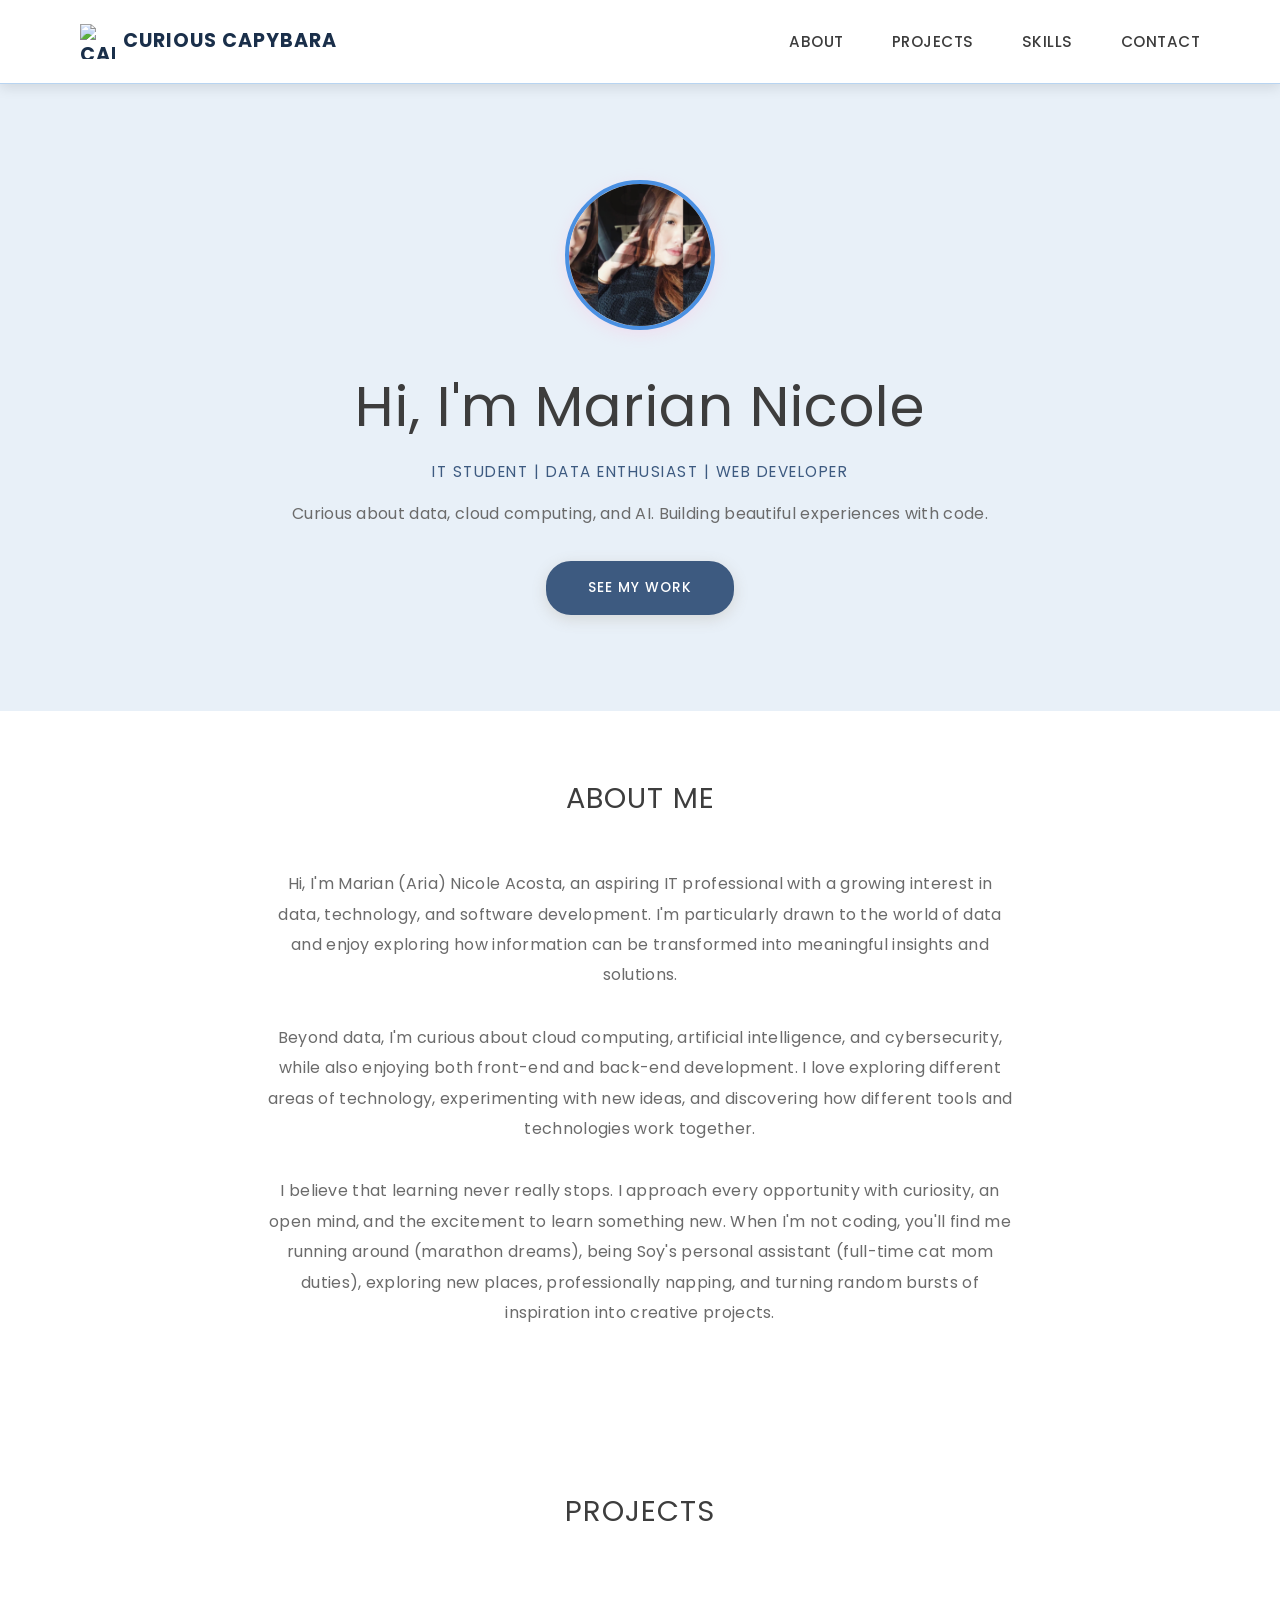
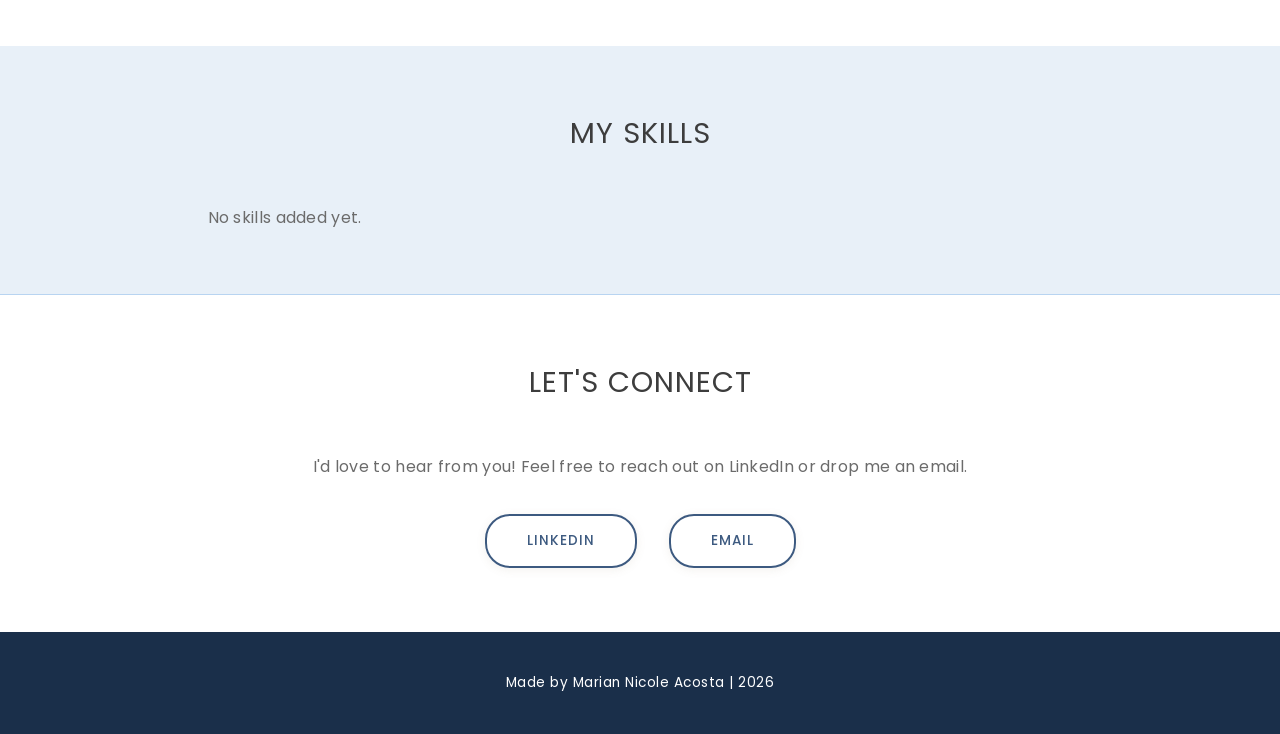
==== commit 3a4a9dfd: "Add skills management with Gemini AI categorization and navbar spacing fixes - Add Skills tab in adm" ====
--- a/index.html
+++ b/index.html
@@ -54,43 +54,8 @@
     <section id="projects" class="projects">
         <div class="container">
             <h2>Projects</h2>
-            <div class="projects-grid">
-                <div class="project-card">
-                    <div class="project-header">
-                        <h3>KAIA</h3>
-                        <p class="project-date">2025</p>
-                    </div>
-                    <p>An NGO discovery and volunteer platform bringing scattered Filipino organizations into one verified ecosystem. Features verified profiles, multi-step donations, QR check-in for volunteers, and financial transparency.</p>
-                    <div class="project-tags">
-                        <span>Responsive Design</span>
-                        <span>Web</span>
-                    </div>
-                </div>
-
-                <div class="project-card">
-                    <div class="project-header">
-                        <h3>LakbAI</h3>
-                        <p class="project-date">2025</p>
-                    </div>
-                    <p>A commuter information system concept combining real-time traffic, CCTV feeds, and crowdsourced reports with accessibility features for seniors and people with disabilities.</p>
-                    <div class="project-tags">
-                        <span>Systems Analysis</span>
-                        <span>Design</span>
-                    </div>
-                </div>
-
-                <div class="project-card">
-                    <div class="project-header">
-                        <h3>Sassy Station</h3>
-                        <p class="project-date">2025</p>
-                    </div>
-                    <p>An online booking website for a nail salon in Bauang, La Union, allowing clients to browse services and schedule appointments seamlessly.</p>
-                    <div class="project-tags">
-                        <span>HTML</span>
-                        <span>CSS</span>
-                        <span>JavaScript</span>
-                    </div>
-                </div>
+            <div id="projectsGrid" class="projects-grid">
+                <!-- Projects will be loaded here by JavaScript -->
             </div>
         </div>
     </section>
@@ -99,48 +64,7 @@
     <section id="skills" class="skills">
         <div class="container">
             <h2>My Skills</h2>
-            <div class="skills-container">
-                <div class="skill-category">
-                    <h3>Frontend & Web</h3>
-                    <ul class="skills-list">
-                        <li>HTML5</li>
-                        <li>CSS3</li>
-                        <li>JavaScript</li>
-                        <li>Responsive Design</li>
-                        <li>UI/UX Wireframing</li>
-                    </ul>
-                </div>
-                <div class="skill-category">
-                    <h3>Data & Backend</h3>
-                    <ul class="skills-list">
-                        <li>SQL</li>
-                        <li>MySQL</li>
-                        <li>Python</li>
-                        <li>PHP</li>
-                        <li>Data Analysis</li>
-                    </ul>
-                </div>
-                <div class="skill-category">
-                    <h3>Tools & Systems</h3>
-                    <ul class="skills-list">
-                        <li>Git & GitHub</li>
-                        <li>VSCode</li>
-                        <li>Figma</li>
-                        <li>Systems Analysis</li>
-                        <li>CCNA Certified</li>
-                    </ul>
-                </div>
-                <div class="skill-category">
-                    <h3>Interests</h3>
-                    <ul class="skills-list">
-                        <li>Cloud Computing</li>
-                        <li>AI & LLMs</li>
-                        <li>Cybersecurity</li>
-                        <li>Data Science</li>
-                        <li>Enterprise Data Mgmt</li>
-                    </ul>
-                </div>
-            </div>
+            <div id="skillsContainer" class="skills-container"></div>
         </div>
     </section>
 
@@ -149,7 +73,7 @@
         <div class="container">
             <h2>Let's Connect</h2>
             <p>I'd love to hear from you! Feel free to reach out on LinkedIn or drop me an email.</p>
-            <div class="contact-links">
+            <div id="contactLinks" class="contact-links">
                 <a href="https://www.linkedin.com/in/acostamariannicole/" class="contact-button" target="_blank">LinkedIn</a>
                 <a href="mailto:costanicoa@gmail.com" class="contact-button">Email</a>
             </div>
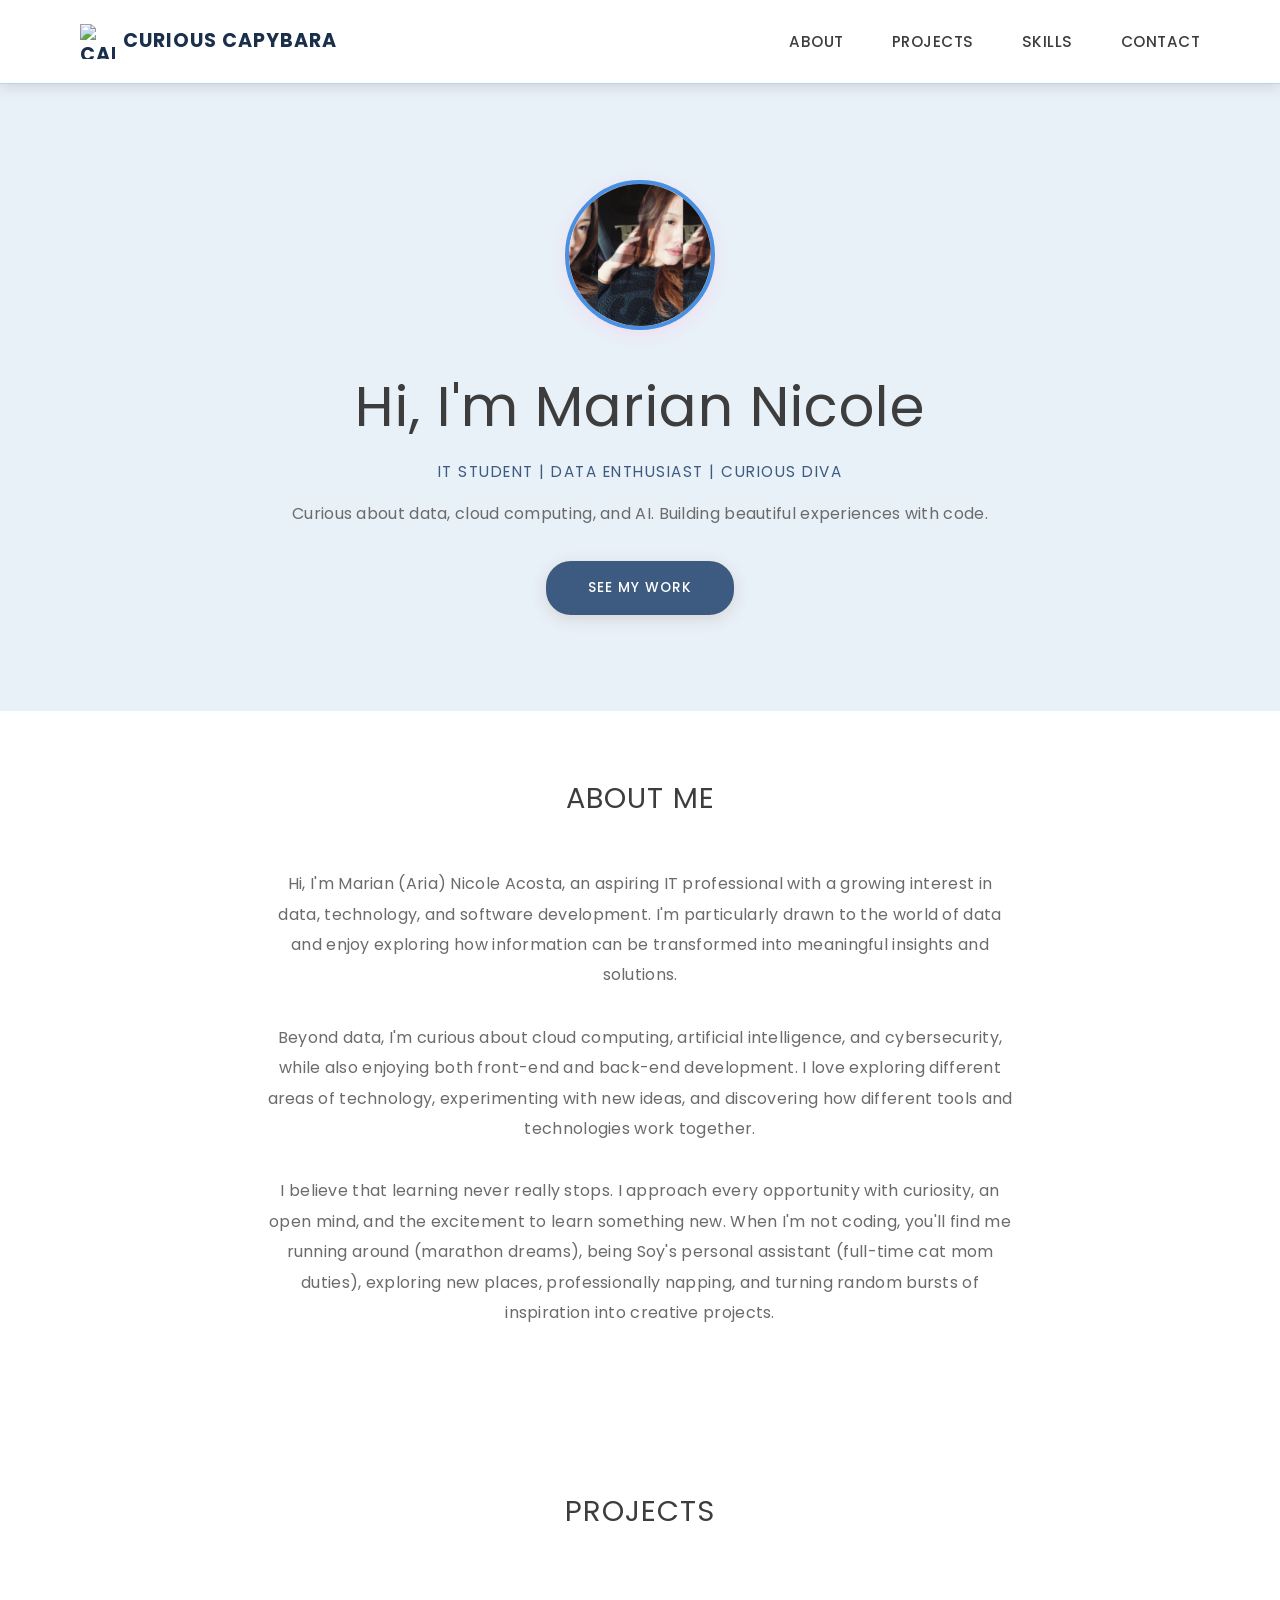
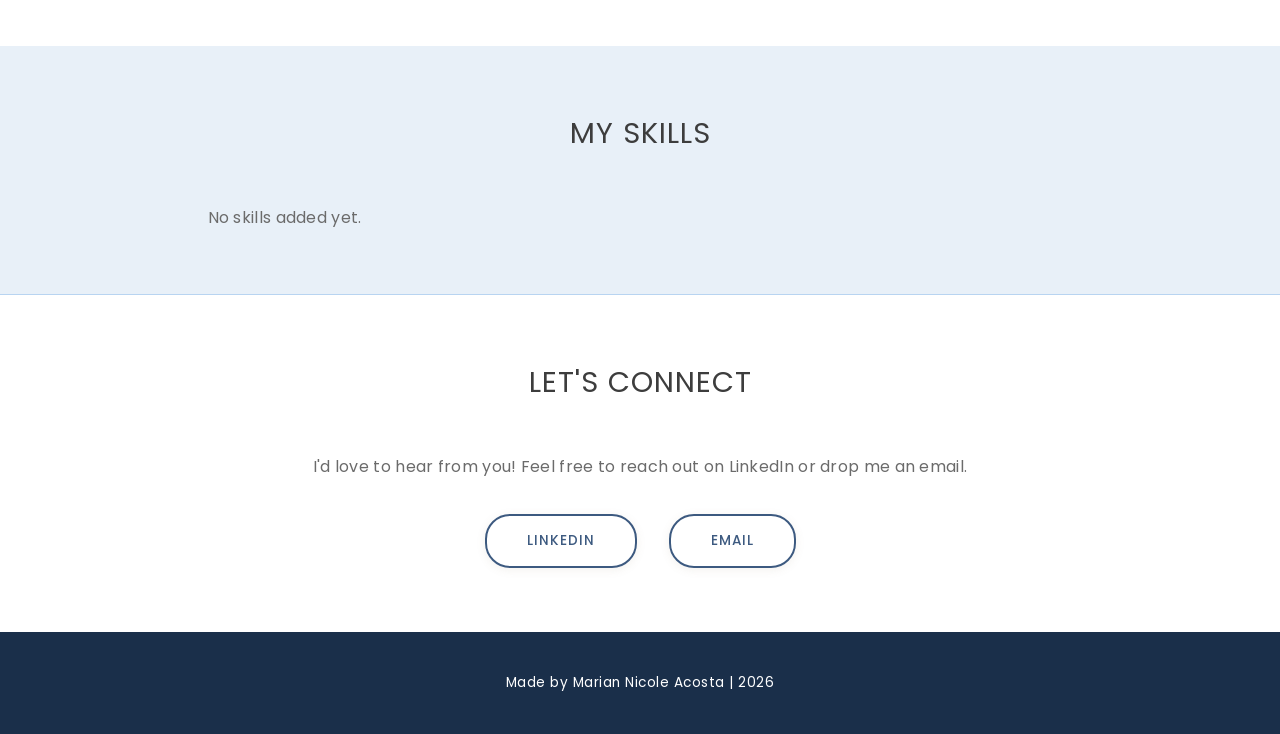
==== commit 02a18342: "Update subtitle: change 'Web Developer' to 'Curious Diva' Personalize the hero section subtitle to b" ====
--- a/index.html
+++ b/index.html
@@ -31,7 +31,8 @@
                     </div>
                 </div>
                 <h1>Hi, I'm Marian Nicole</h1>
-                <p class="subtitle">IT Student | Data Enthusiast | Web Developer</p>
+                <p class="subtitle">IT Student | Data Enthusiast | Curious Diva
+                </p>
                 <p class="tagline">Curious about data, cloud computing, and AI. Building beautiful experiences with code.</p>
                 <a href="#projects" class="cta-button">See My Work</a>
             </div>
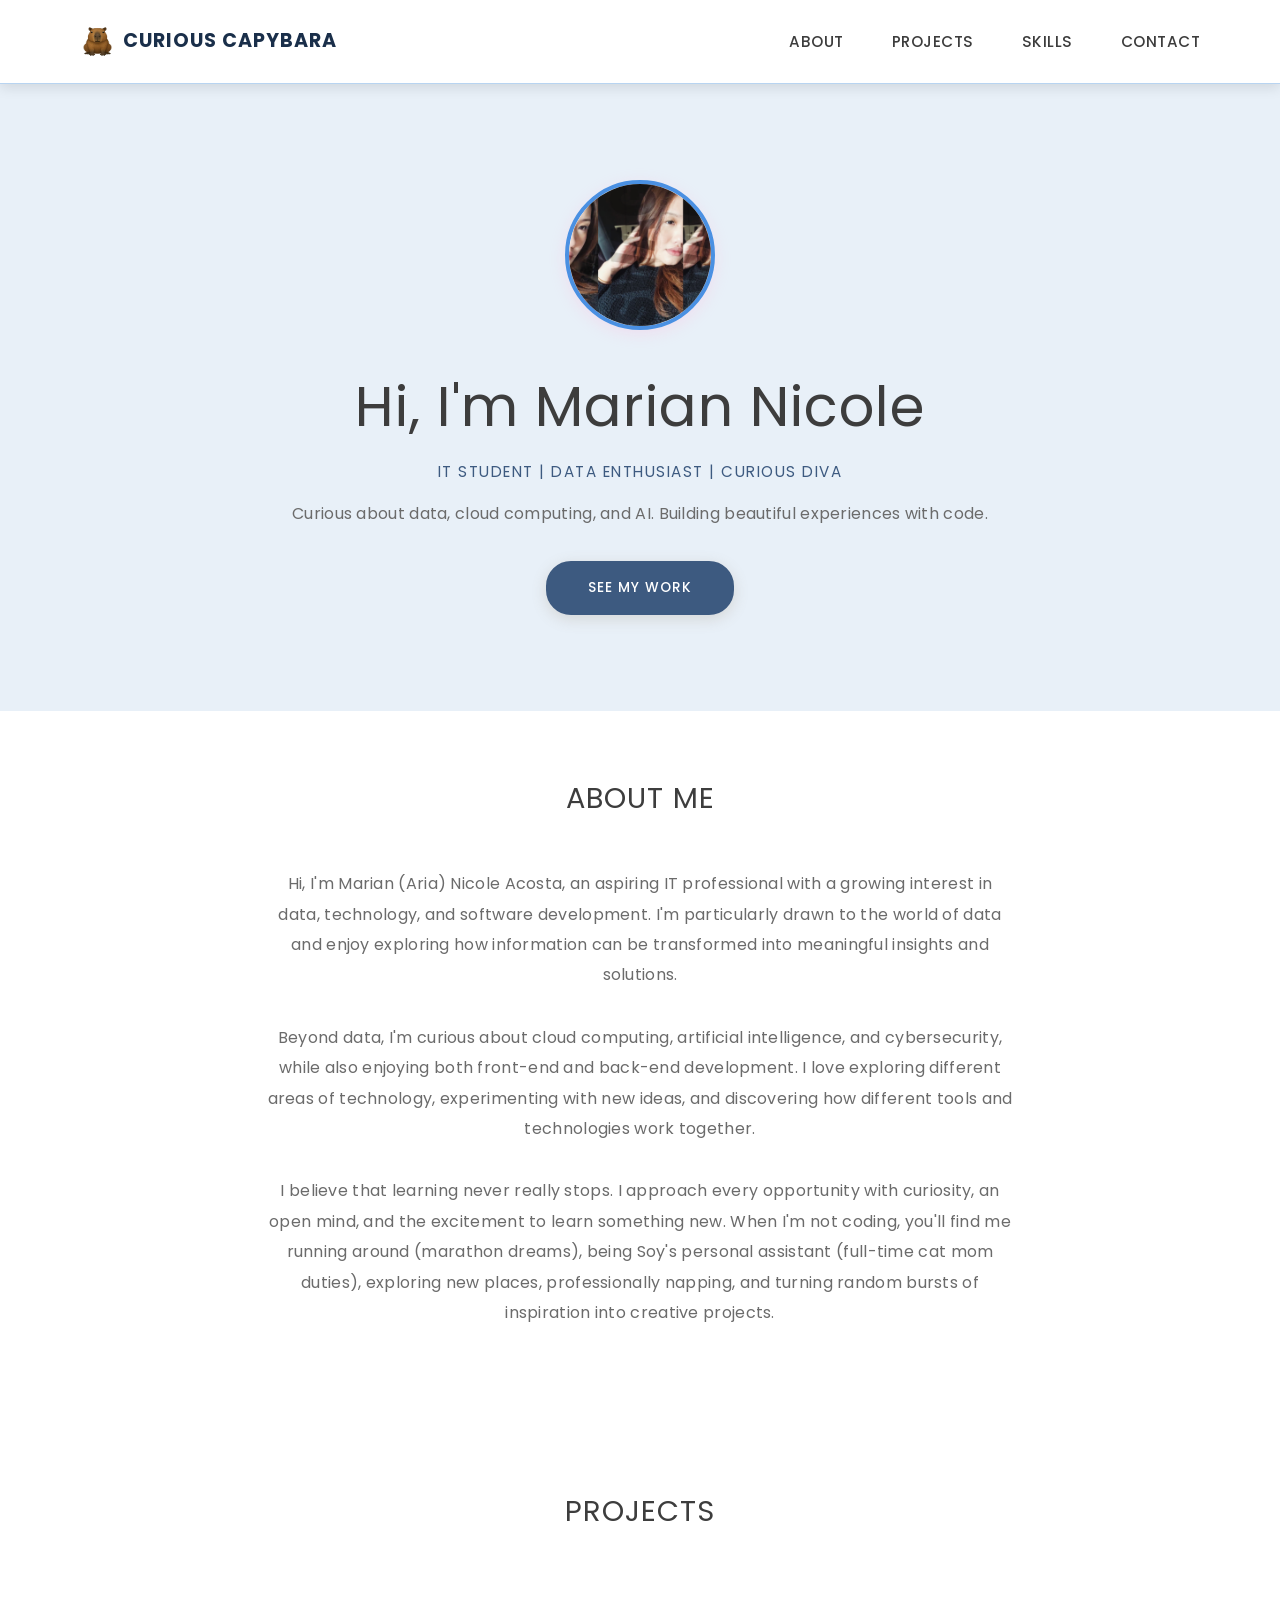
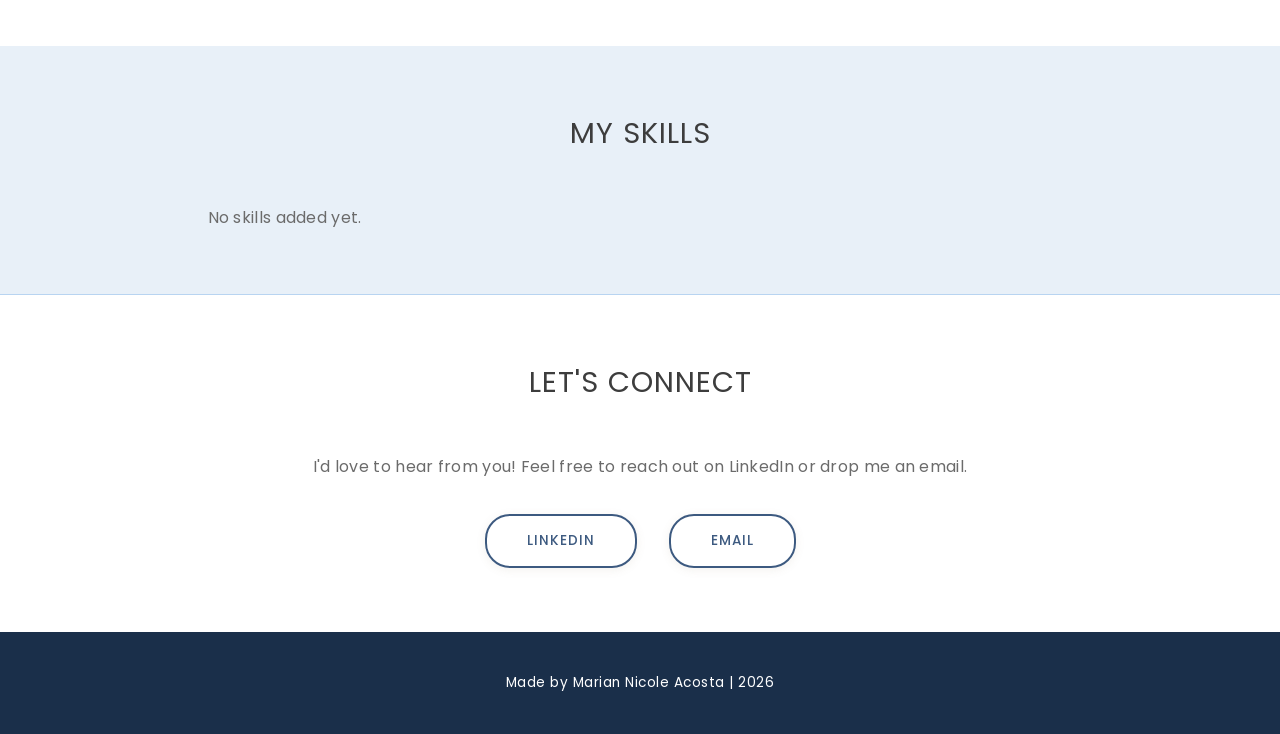
==== commit 172f86ff: "Fix navbar capybara icon - use correct file path Change from non-existent capy.svg to capy1.png" ====
--- a/index.html
+++ b/index.html
@@ -11,7 +11,8 @@
     <!-- Navigation -->
     <nav class="navbar">
         <div class="container">
-            <div class="logo"><img src="assets/capy.svg" alt="Capybara" class="logo-img"> Curious Capybara</div>        <ul class="nav-links">
+            <div class="logo"><img src="assets/capy1.png" alt="Capybara" class="logo-img"> Curious Capybara</div>
+            <ul class="nav-links">
                 <li><a href="#about">About</a></li>
                 <li><a href="#projects">Projects</a></li>
                 <li><a href="#skills">Skills</a></li>
